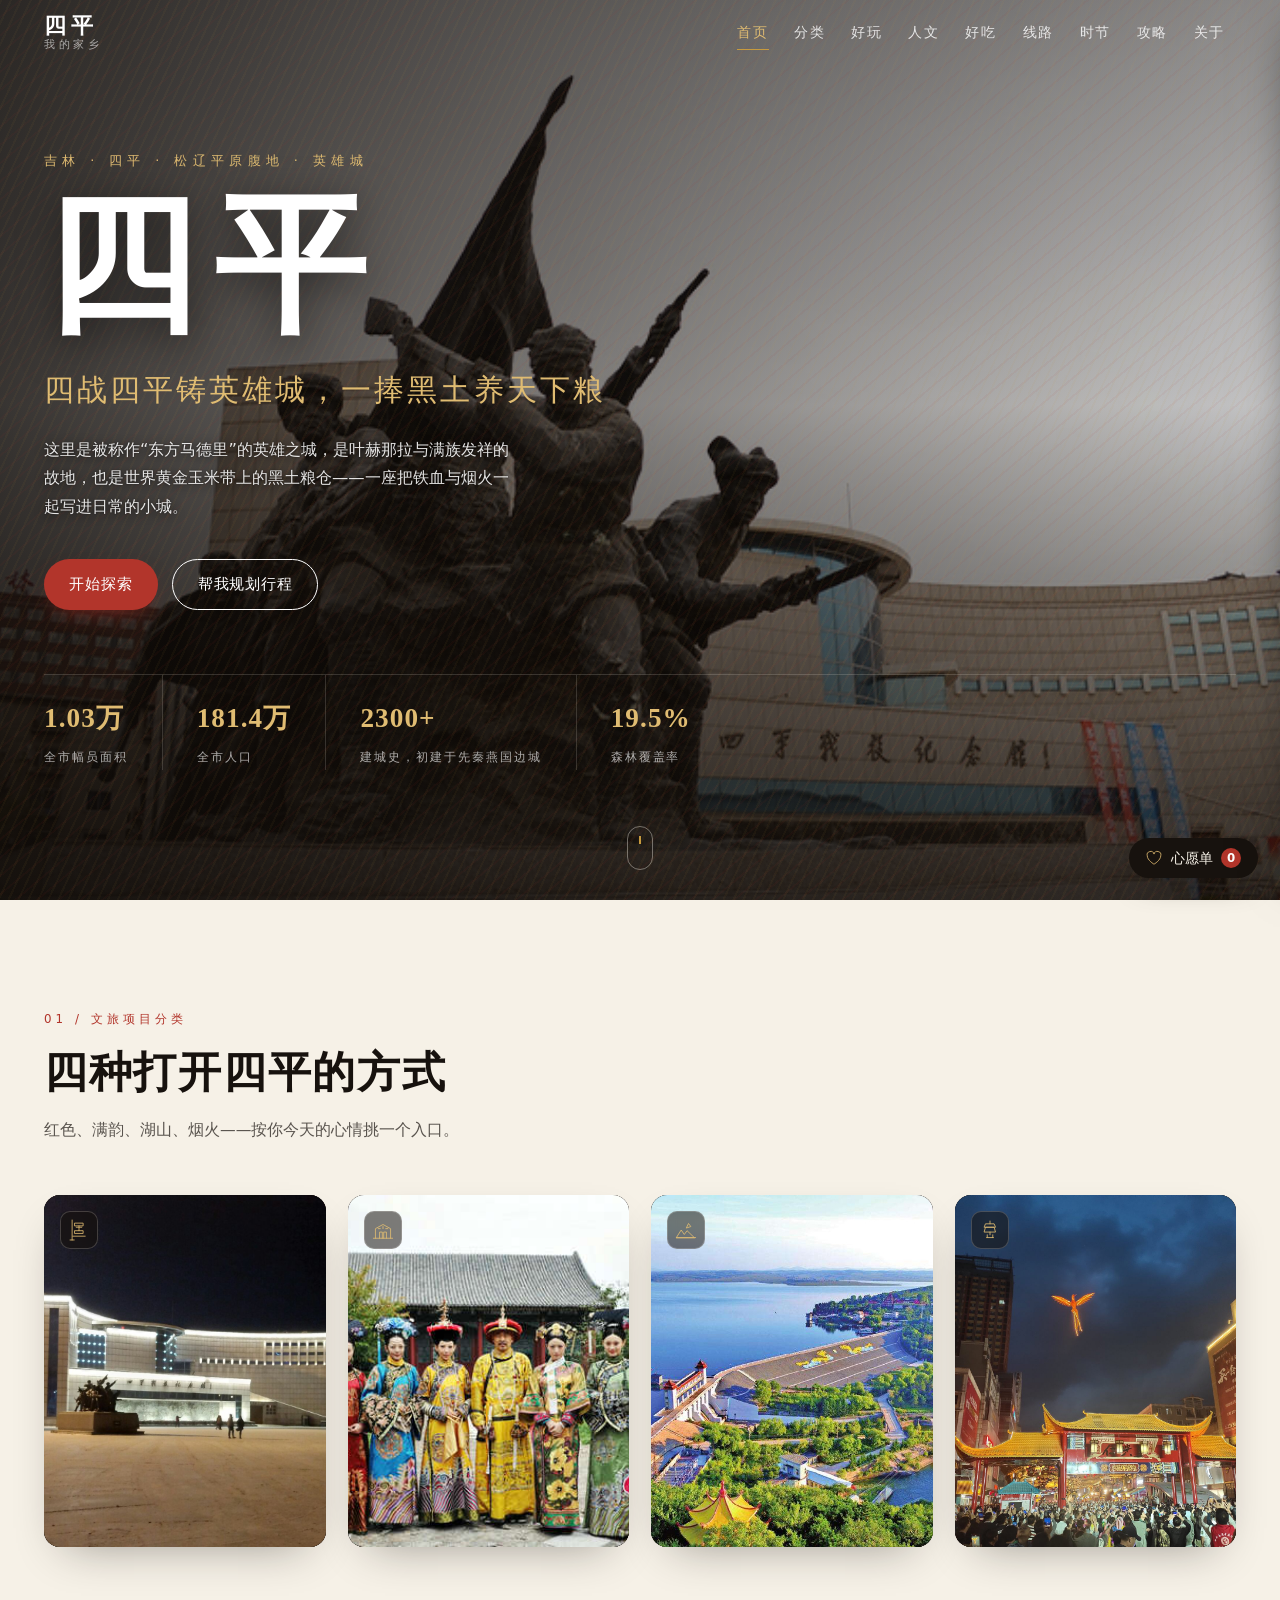
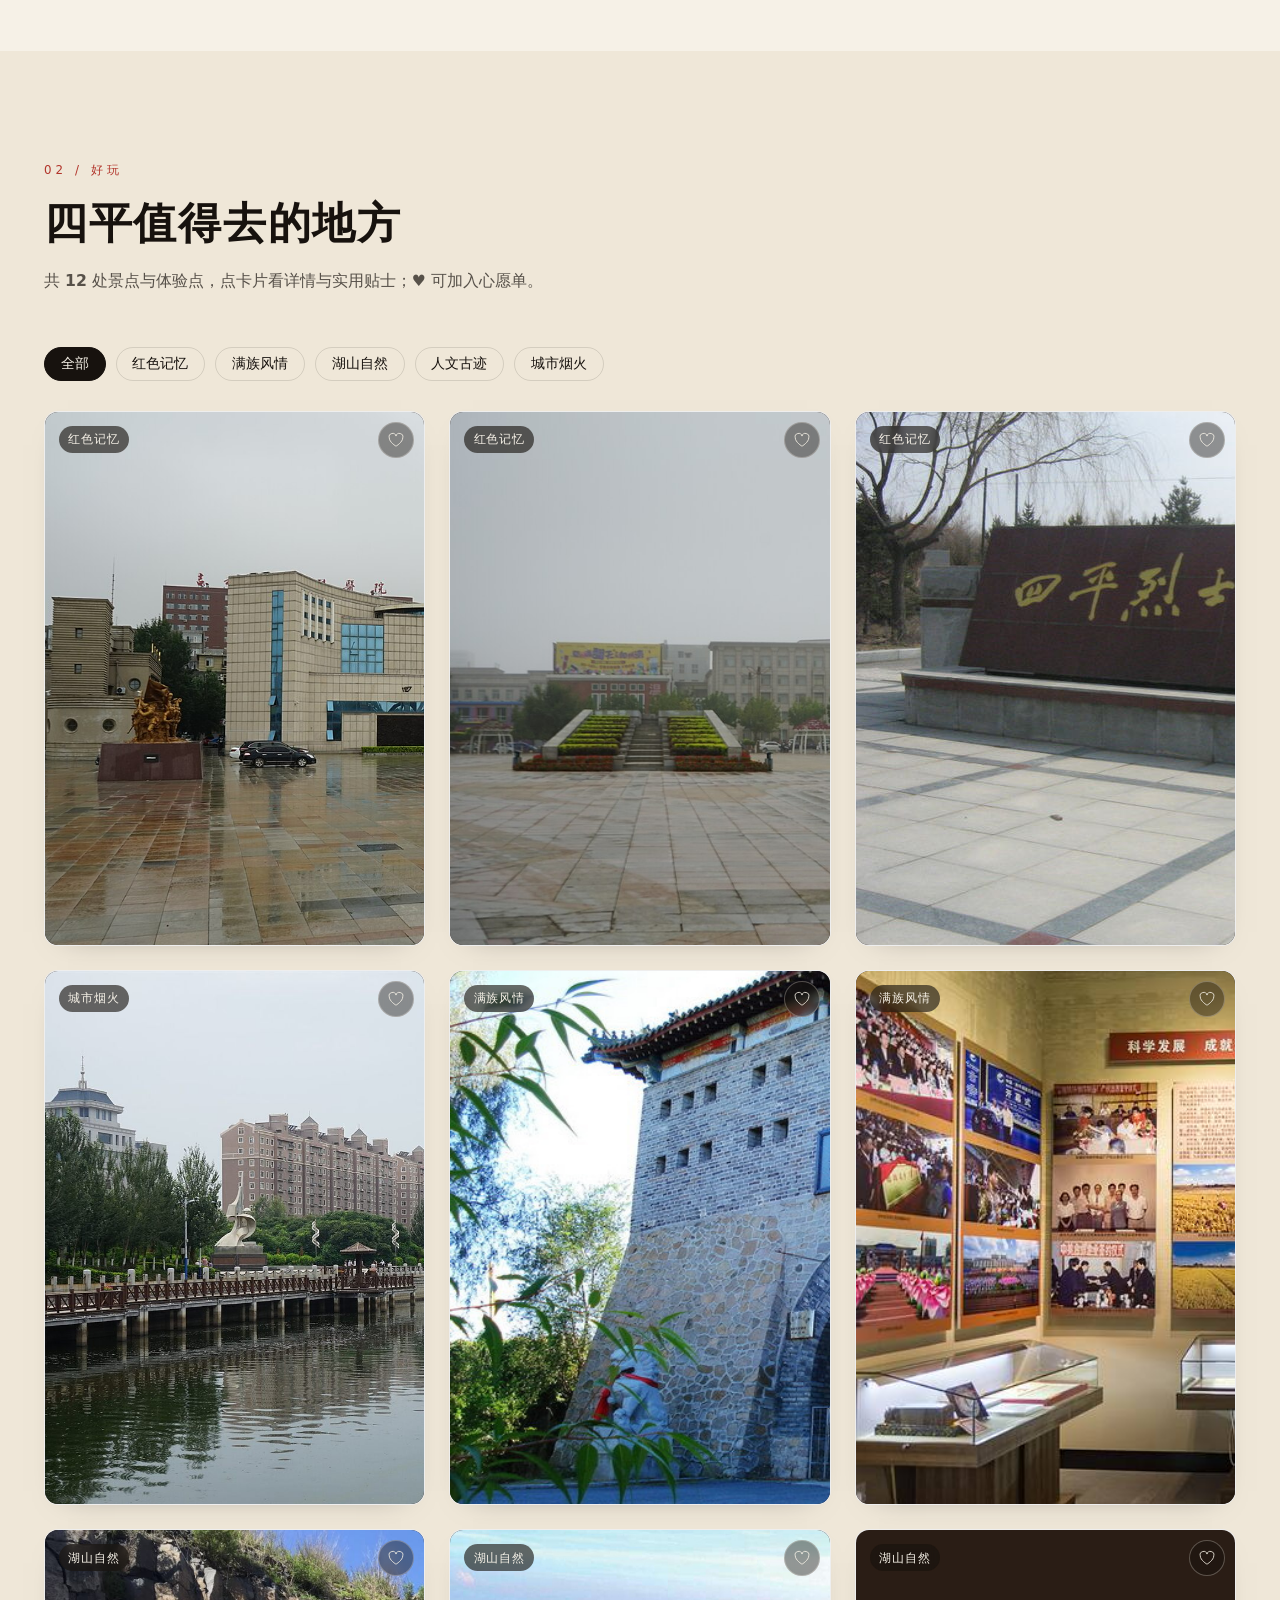
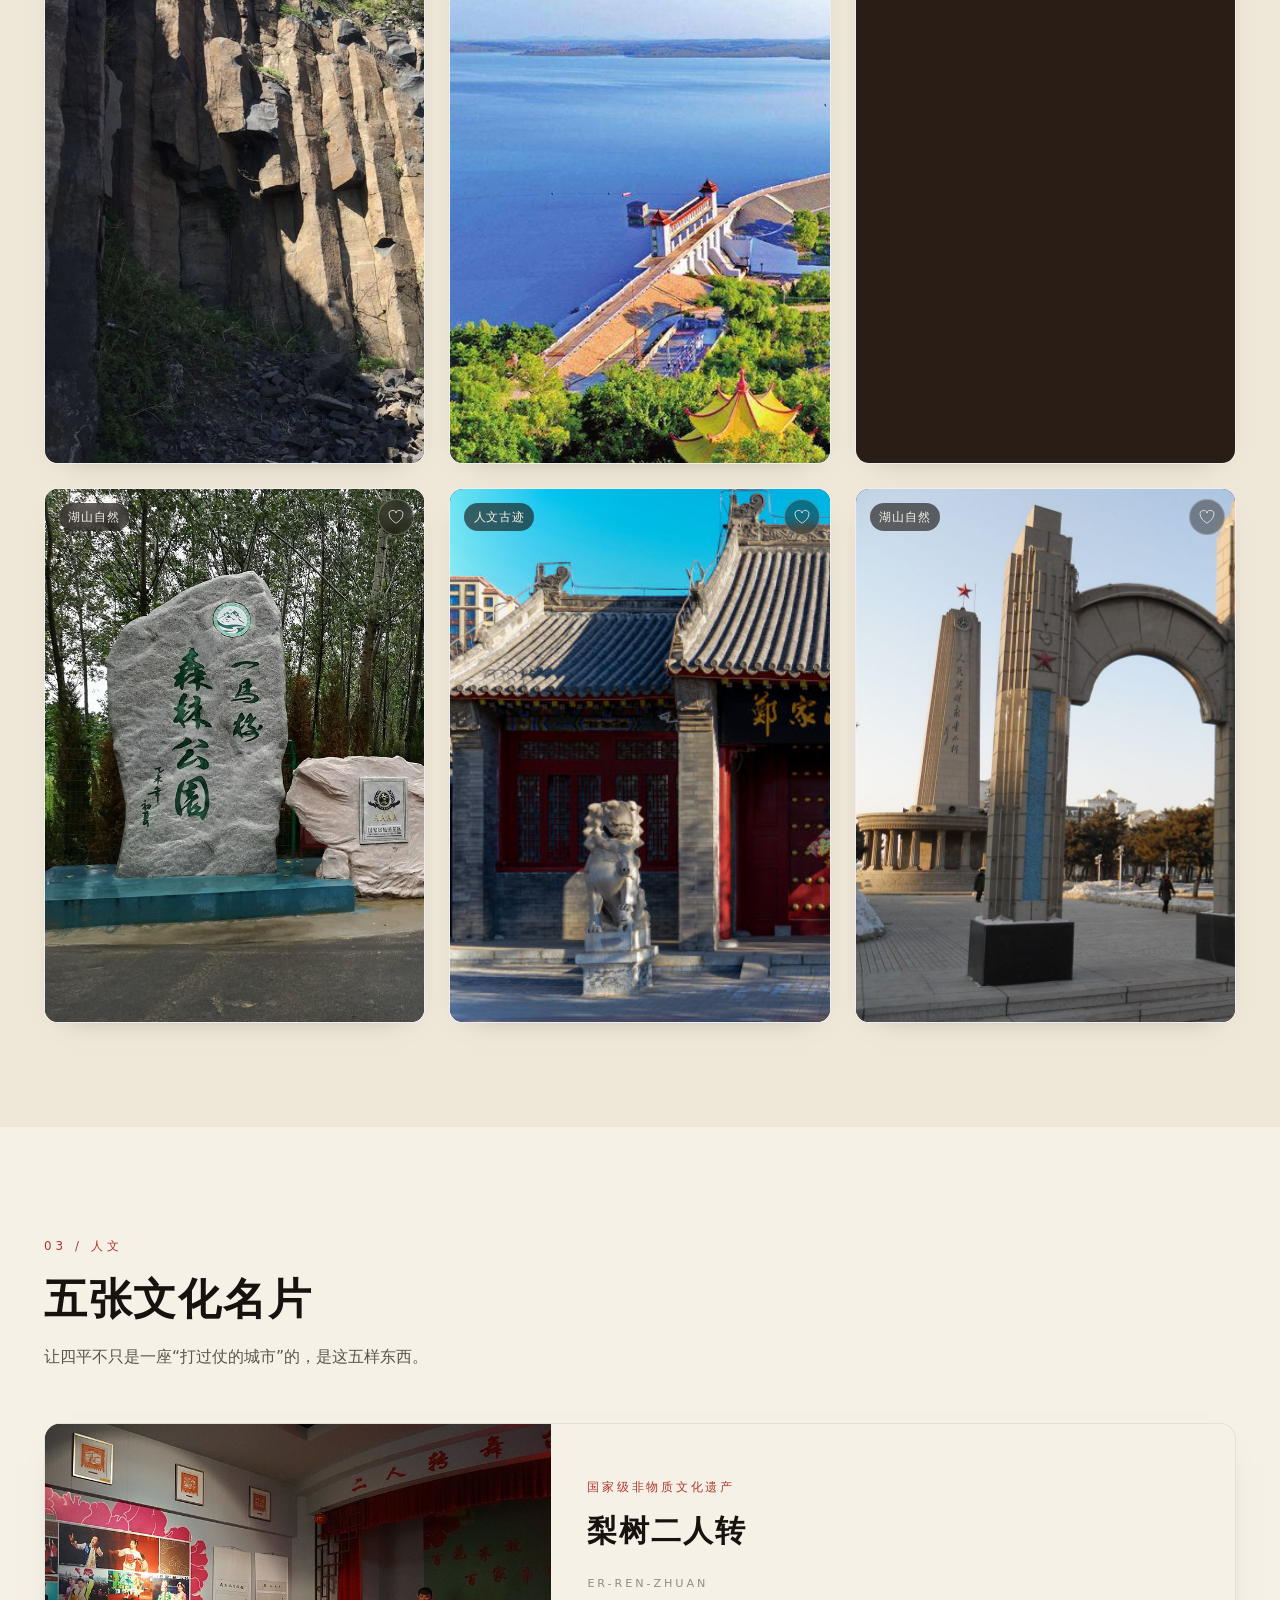
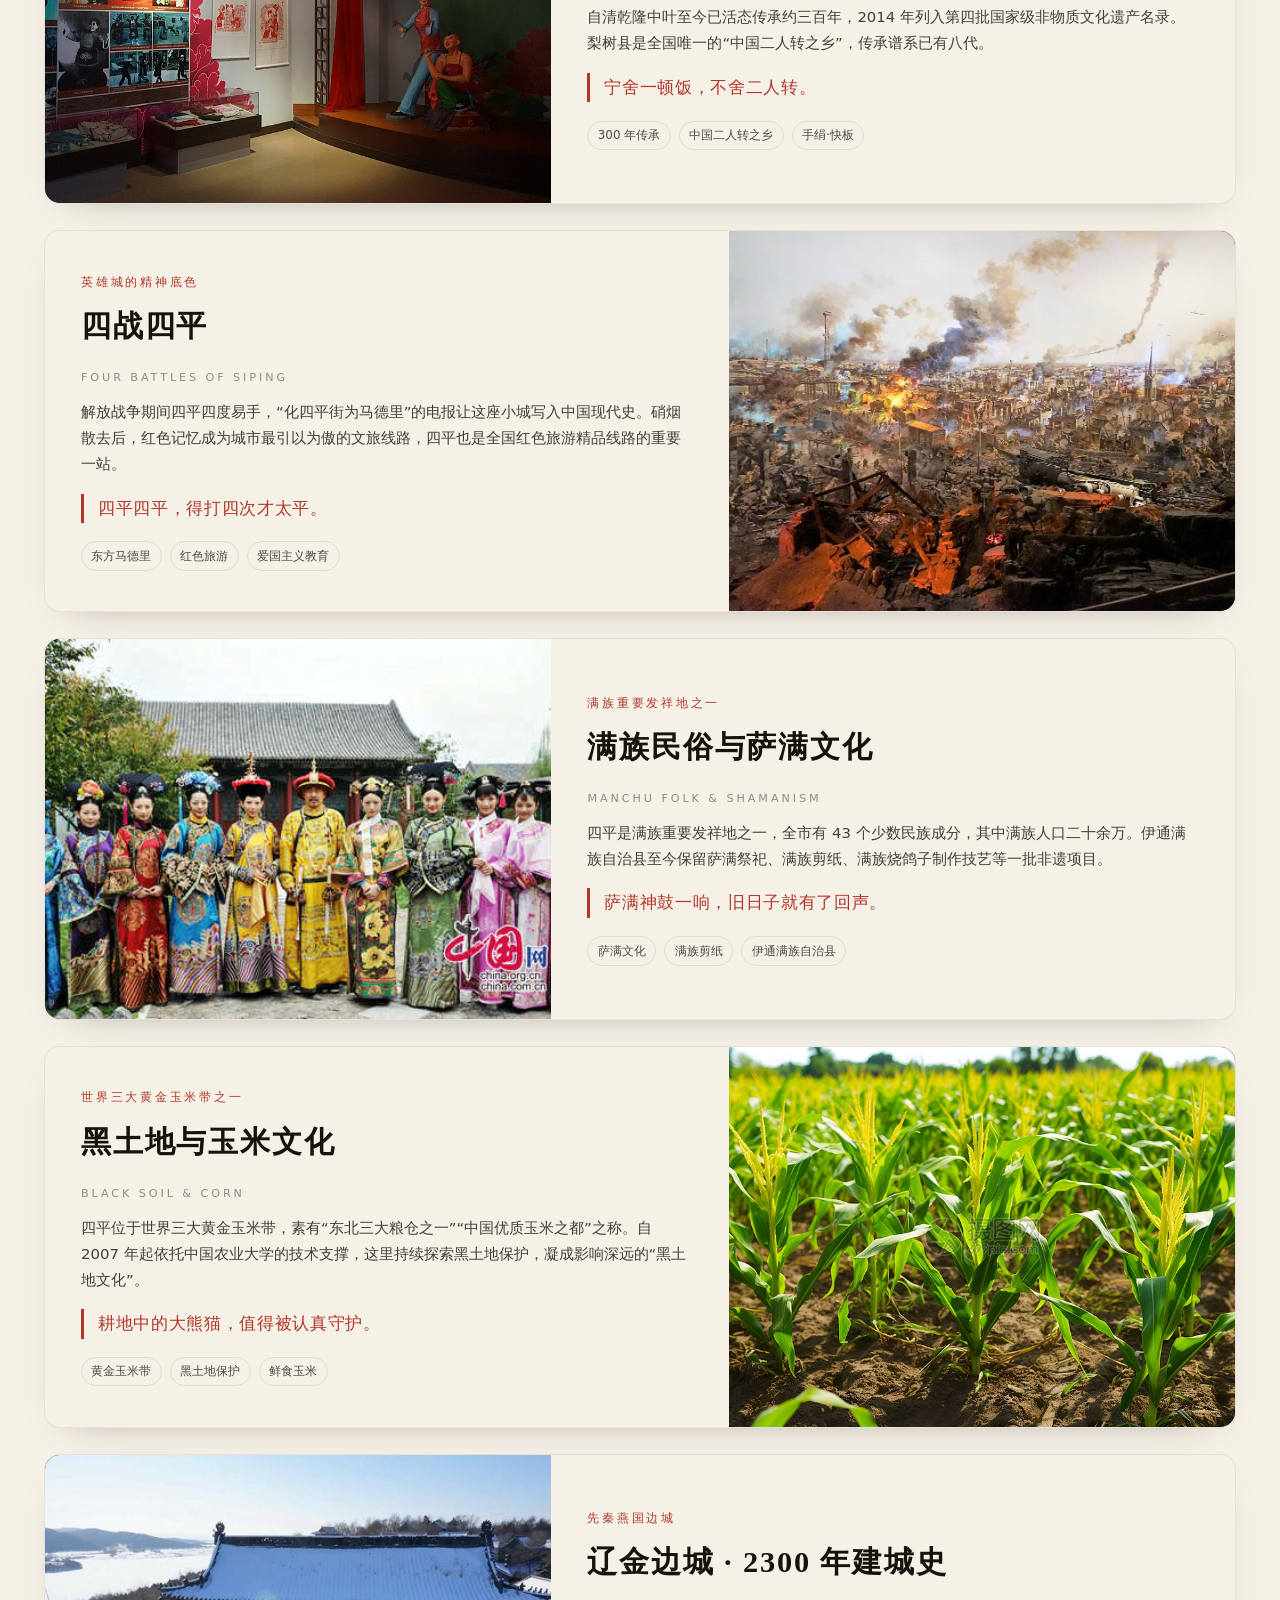
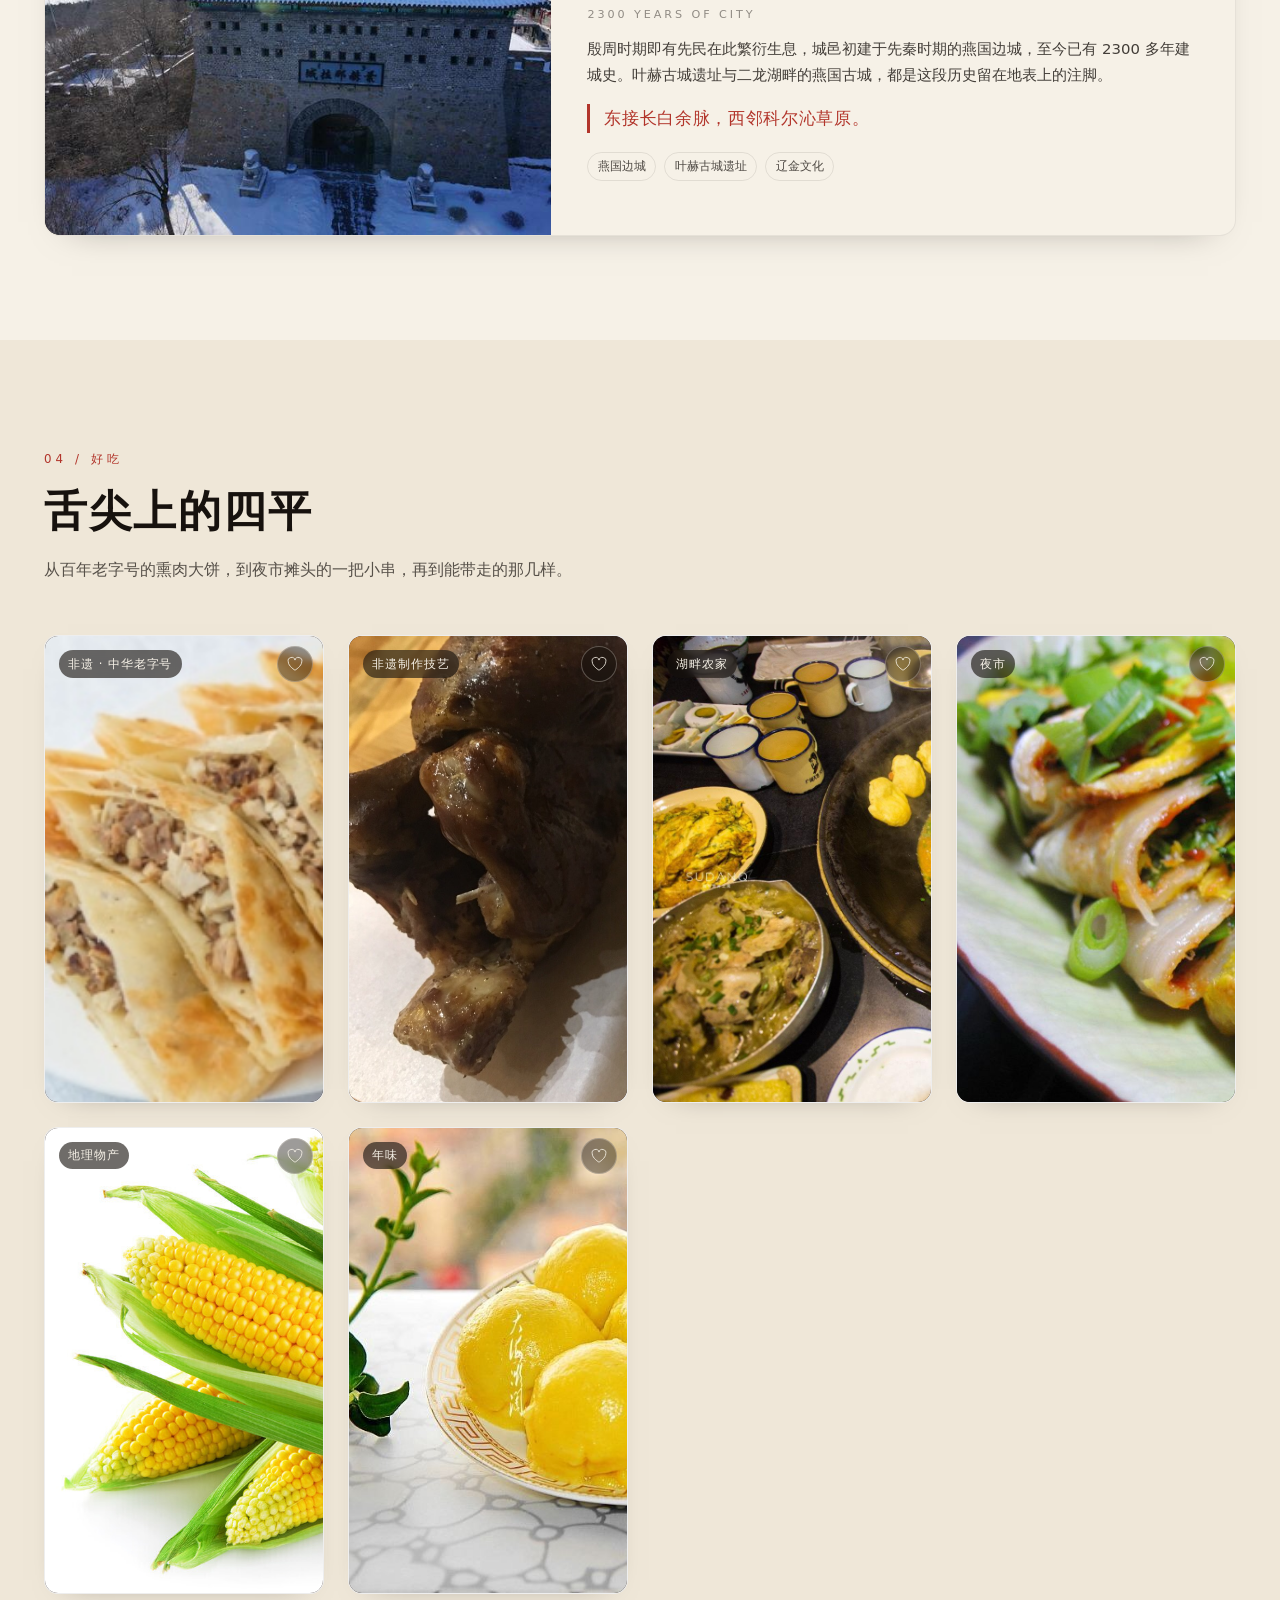
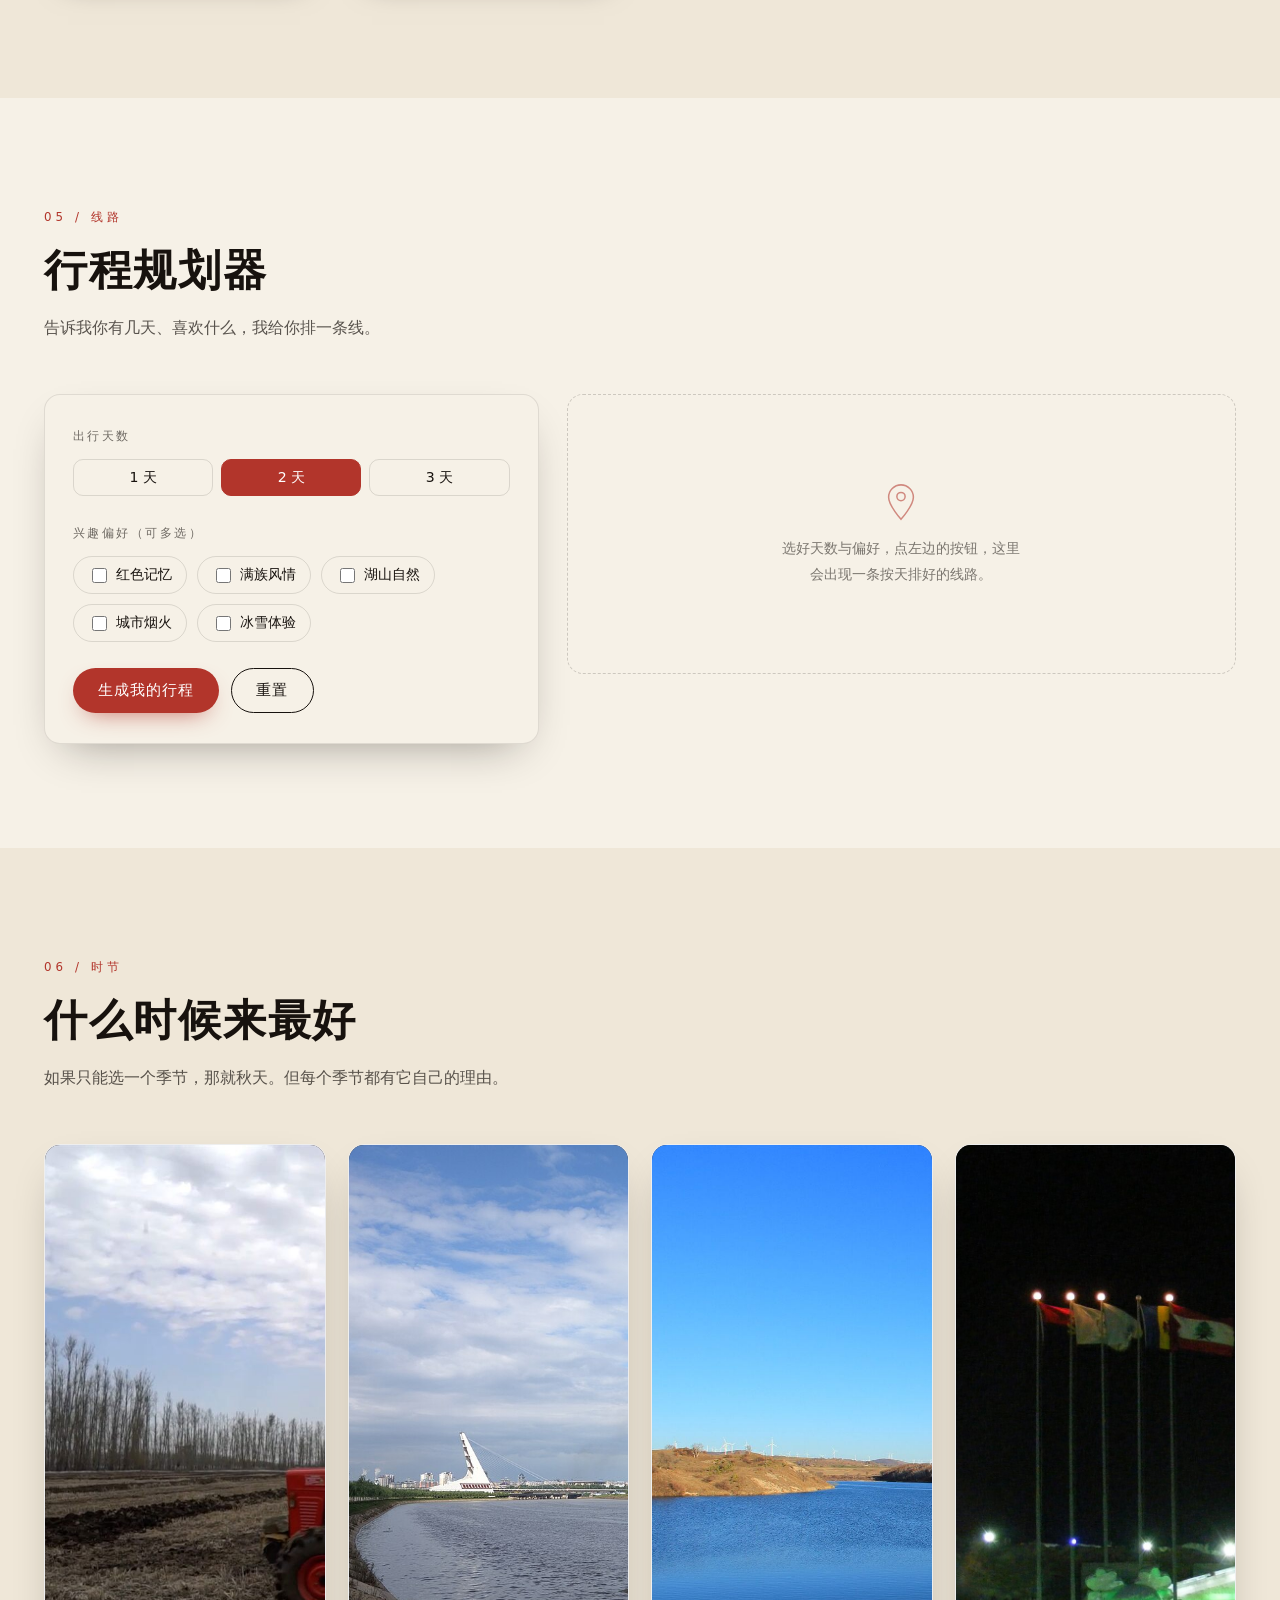
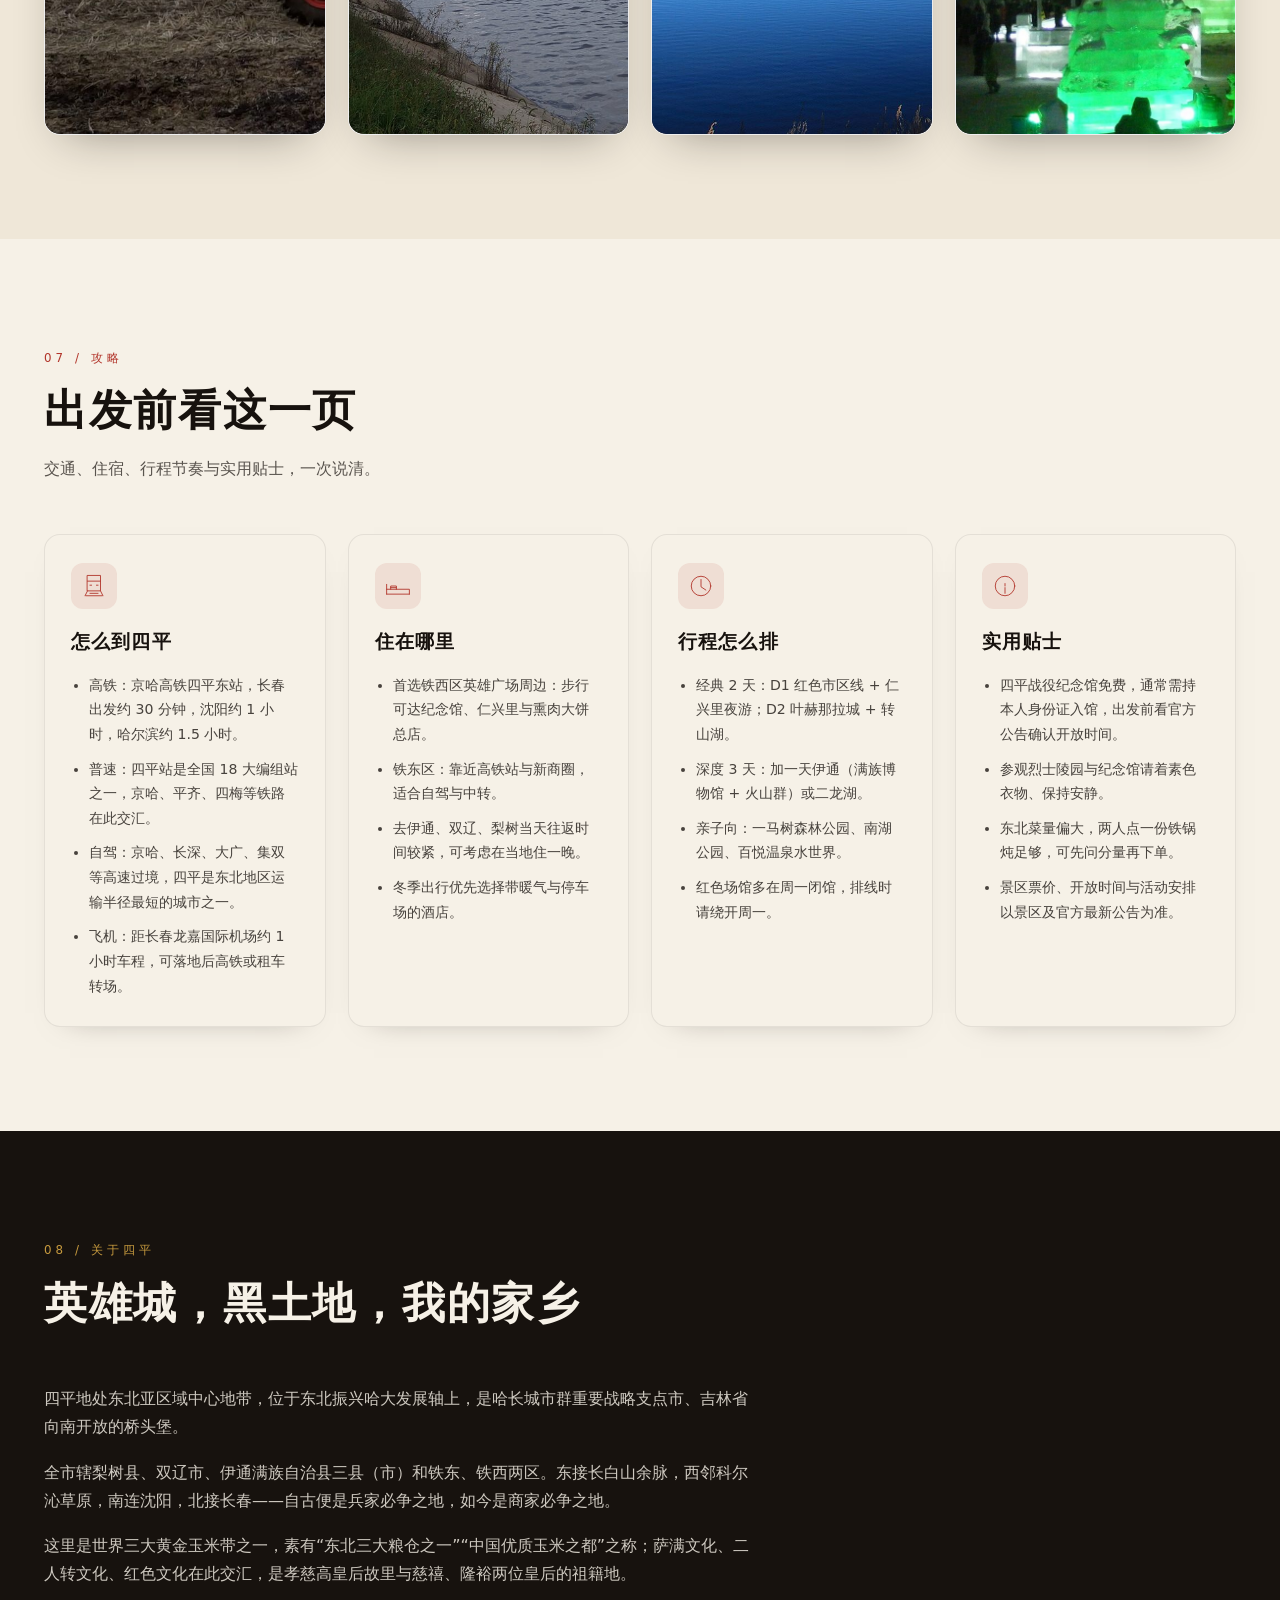
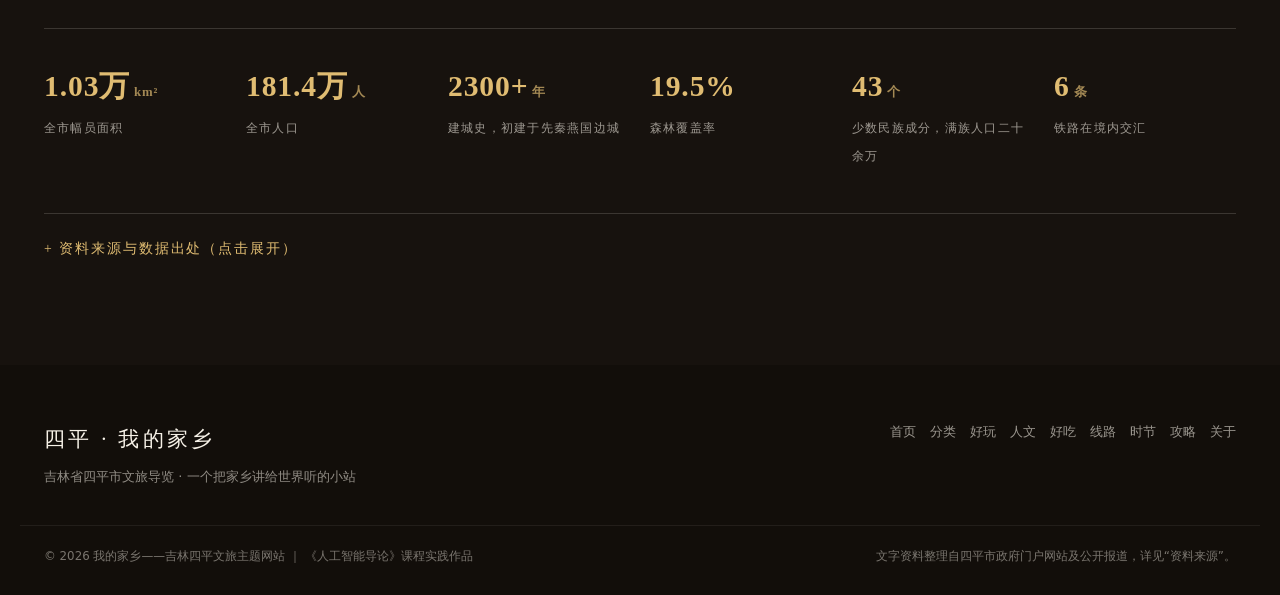
==== index.html @ a0f60892 "吉林四平文旅主题网站：静态站点 + 32 张配图" ====
<!DOCTYPE html>
<html lang="zh-CN">
<head>
<meta charset="UTF-8">
<meta name="viewport" content="width=device-width, initial-scale=1">
<title>四平 · 我的家乡 | 吉林四平文旅导览</title>
<meta name="description" content="吉林四平文旅主题网站：英雄城的红色记忆、叶赫那拉的满族根脉、二龙湖与伊通火山群的湖山风光，以及熏肉大饼与烧鸽子的烟火味道。">
<link rel="icon" href="data:image/svg+xml,%3Csvg xmlns='http://www.w3.org/2000/svg' viewBox='0 0 64 64'%3E%3Crect width='64' height='64' rx='12' fill='%23B2352B'/%3E%3Ctext x='32' y='43' font-size='34' text-anchor='middle' fill='%23F6F1E7' font-family='serif'%3E四%3C/text%3E%3C/svg%3E">
<link rel="stylesheet" href="css/style.css">
</head>
<body>

<!-- ============ 图标精灵 ============ -->
<svg class="sprite" aria-hidden="true">
  <defs>
    <g id="i-memorial"><path d="M12 3v58M6 61h12M20 12h24v8H20zM32 20v14M24 24h16M20 34h24v8H20zM14 50h36"/></g>
    <g id="i-city"><path d="M4 56h56M10 56V28l22-12 22 12v28M22 56V38h8v18M34 56V38h8v18M18 28h6M40 28h6M32 22v6"/></g>
    <g id="i-mountain"><path d="M4 54l14-22 9 13 8-11 21 20zM4 54h56M40 14l6 8-12 4z"/></g>
    <g id="i-lantern"><path d="M32 6v8M20 14h24l4 10H16zM20 24h24l4 14H16zM32 38v8M22 54h20M24 46v8M40 46v8"/></g>
    <g id="i-hall"><path d="M4 30l28-16 28 16M12 30v26M52 30v26M4 30h56M4 56h56M24 56V38h16v18"/></g>
    <g id="i-train"><path d="M16 6h32v38H16zM16 20h32M22 30h4M38 30h4M16 44l-6 12M48 44l6 12M12 56h40M22 50h20"/></g>
    <g id="i-bed"><path d="M4 52V28M4 40h56v12M4 52h56M14 40V32h14v8M14 36h14"/></g>
    <g id="i-clock"><circle cx="32" cy="32" r="24"/><path d="M32 16v18l12 8"/></g>
    <g id="i-info"><circle cx="32" cy="32" r="24"/><path d="M32 26v6M32 36v14"/></g>
    <g id="i-heart"><path d="M32 54S8 40 8 24a12 12 0 0124-6 12 12 0 0124 6c0 16-24 30-24 30z"/></g>
    <g id="i-arrow"><path d="M6 32h52M40 14l18 18-18 18"/></g>
    <g id="i-pin"><path d="M32 60s18-20 18-32a18 18 0 10-36 0c0 12 18 32 18 32z"/><circle cx="32" cy="27" r="6"/></g>
  </defs>
</svg>

<div class="progress"><i id="progressBar"></i></div>

<!-- ============ 导航 ============ -->
<header class="nav" id="nav">
  <div class="nav__inner">
    <a class="brand" href="#home">
      <span class="brand__mark">四平</span>
      <span class="brand__sub">我的家乡</span>
    </a>
    <nav class="nav__links" id="navLinks"></nav>
    <button class="nav__toggle" id="navToggle" aria-label="打开菜单"><span></span><span></span><span></span></button>
  </div>
</header>

<main>

  <!-- ============ 首页 ============ -->
  <section class="hero" id="home">
    <div class="hero__bg" role="img" aria-label="四平城市风光">
      <div class="hero__veil"></div>
    </div>
    <div class="hero__inner">
      <p class="hero__place" id="heroPlace"></p>
      <h1 class="hero__title">四平</h1>
      <p class="hero__slogan" id="heroSlogan"></p>
      <p class="hero__lead" id="heroLead"></p>
      <div class="hero__cta">
        <a class="btn btn--solid" href="#spots">开始探索</a>
        <a class="btn btn--ghost" href="#route">帮我规划行程</a>
      </div>
      <ul class="hero__stats" id="heroStats"></ul>
    </div>
    <a class="hero__down" href="#cats" aria-label="向下滚动"><span></span></a>
  </section>

  <!-- ============ 01 分类 ============ -->
  <section class="sec" id="cats">
    <div class="wrap">
      <header class="sec__head reveal">
        <span class="sec__no">01 / 文旅项目分类</span>
        <h2 class="sec__title">四种打开四平的方式</h2>
        <p class="sec__desc">红色、满韵、湖山、烟火——按你今天的心情挑一个入口。</p>
      </header>
      <div class="cats" id="catsGrid"></div>
    </div>
  </section>

  <!-- ============ 02 好玩 ============ -->
  <section class="sec sec--paper" id="spots">
    <div class="wrap">
      <header class="sec__head reveal">
        <span class="sec__no">02 / 好玩</span>
        <h2 class="sec__title">四平值得去的地方</h2>
        <p class="sec__desc">共 <b id="spotTotal">0</b> 处景点与体验点，点卡片看详情与实用贴士；♥ 可加入心愿单。</p>
      </header>
      <div class="chips" id="spotChips"></div>
      <div class="cards" id="spotsGrid"></div>
      <p class="empty" id="spotsEmpty" hidden>这个分类下暂时没有条目，换个标签看看。</p>
    </div>
  </section>

  <!-- ============ 03 人文 ============ -->
  <section class="sec" id="culture">
    <div class="wrap">
      <header class="sec__head reveal">
        <span class="sec__no">03 / 人文</span>
        <h2 class="sec__title">五张文化名片</h2>
        <p class="sec__desc">让四平不只是一座“打过仗的城市”的，是这五样东西。</p>
      </header>
      <div class="culture" id="cultureList"></div>
    </div>
  </section>

  <!-- ============ 04 好吃 ============ -->
  <section class="sec sec--paper" id="food">
    <div class="wrap">
      <header class="sec__head reveal">
        <span class="sec__no">04 / 好吃</span>
        <h2 class="sec__title">舌尖上的四平</h2>
        <p class="sec__desc">从百年老字号的熏肉大饼，到夜市摊头的一把小串，再到能带走的那几样。</p>
      </header>
      <div class="cards cards--food" id="foodGrid"></div>
    </div>
  </section>

  <!-- ============ 05 线路 ============ -->
  <section class="sec" id="route">
    <div class="wrap">
      <header class="sec__head reveal">
        <span class="sec__no">05 / 线路</span>
        <h2 class="sec__title">行程规划器</h2>
        <p class="sec__desc">告诉我你有几天、喜欢什么，我给你排一条线。</p>
      </header>
      <div class="planner reveal">
        <div class="planner__form">
          <div class="field">
            <label class="field__label">出行天数</label>
            <div class="seg" id="daySeg"></div>
          </div>
          <div class="field">
            <label class="field__label">兴趣偏好（可多选）</label>
            <div class="checks" id="interestChecks"></div>
          </div>
          <div class="planner__actions">
            <button class="btn btn--solid" id="genRoute">生成我的行程</button>
            <button class="btn btn--ghost" id="resetRoute">重置</button>
          </div>
        </div>
        <div class="planner__out" id="routeOut">
          <div class="planner__hint">
            <svg viewBox="0 0 64 64" class="planner__icon"><use href="#i-pin"></use></svg>
            <p>选好天数与偏好，点左边的按钮，这里会出现一条按天排好的线路。</p>
          </div>
        </div>
      </div>
    </div>
  </section>

  <!-- ============ 06 时节 ============ -->
  <section class="sec sec--paper" id="season">
    <div class="wrap">
      <header class="sec__head reveal">
        <span class="sec__no">06 / 时节</span>
        <h2 class="sec__title">什么时候来最好</h2>
        <p class="sec__desc">如果只能选一个季节，那就秋天。但每个季节都有它自己的理由。</p>
      </header>
      <div class="seasons" id="seasonList"></div>
    </div>
  </section>

  <!-- ============ 07 攻略 ============ -->
  <section class="sec" id="tips">
    <div class="wrap">
      <header class="sec__head reveal">
        <span class="sec__no">07 / 攻略</span>
        <h2 class="sec__title">出发前看这一页</h2>
        <p class="sec__desc">交通、住宿、行程节奏与实用贴士，一次说清。</p>
      </header>
      <div class="tips" id="tipsGrid"></div>
    </div>
  </section>

  <!-- ============ 08 关于 ============ -->
  <section class="sec sec--about" id="about">
    <div class="wrap">
      <header class="sec__head reveal">
        <span class="sec__no">08 / 关于四平</span>
        <h2 class="sec__title">英雄城，黑土地，我的家乡</h2>
      </header>
      <div class="about">
        <div class="about__text reveal">
          <div id="aboutText"></div>
          <ul class="stats" id="aboutStats"></ul>
        </div>
      </div>
      <details class="sources reveal">
        <summary>资料来源与数据出处（点击展开）</summary>
        <ul id="sourceList"></ul>
        <p class="sources__note">
          票价、开放时间与活动安排以景区及官方最新公告为准。配图采集自 Wikimedia Commons 等公开图源，
          部分场景在无对应实拍时使用同类题材示意图，逐张来源与许可记录见 <code>assets/img/_sources.txt</code>。
          本站为《人工智能导论》课程实践作品，不作商业用途。
        </p>
      </details>
    </div>
  </section>

</main>

<!-- ============ 页脚 ============ -->
<footer class="foot">
  <div class="wrap foot__inner">
    <div>
      <p class="foot__brand">四平 · 我的家乡</p>
      <p class="foot__sub">吉林省四平市文旅导览 · 一个把家乡讲给世界听的小站</p>
    </div>
    <nav class="foot__nav" id="footNav"></nav>
  </div>
  <div class="wrap foot__copy">
    <span>© 2026 我的家乡——吉林四平文旅主题网站 ｜ 《人工智能导论》课程实践作品</span>
    <span>文字资料整理自四平市政府门户网站及公开报道，详见“资料来源”。</span>
  </div>
</footer>

<!-- ============ 心愿单 ============ -->
<button class="wl-fab" id="wlFab">
  <svg viewBox="0 0 64 64" class="wl-fab__icon"><use href="#i-heart"></use></svg>
  <span>心愿单</span><b id="wlCount">0</b>
</button>
<aside class="wl" id="wlPanel" aria-label="我的心愿单">
  <div class="wl__head">
    <h3>我的心愿单 <span id="wlCount2">0</span></h3>
    <button class="wl__close" id="wlClose" aria-label="关闭">×</button>
  </div>
  <ul class="wl__list" id="wlList"></ul>
  <p class="wl__empty" id="wlEmpty">还没有收藏。在景点或美食卡片上点 ♥，它们会出现在这里。</p>
  <div class="wl__foot"><button class="btn btn--ghost btn--sm" id="wlClear">清空</button></div>
</aside>
<div class="wl__mask" id="wlMask"></div>

<!-- ============ 详情弹窗 ============ -->
<div class="modal" id="modal" hidden>
  <div class="modal__mask" data-close></div>
  <div class="modal__panel" role="dialog" aria-modal="true">
    <button class="modal__close" data-close aria-label="关闭">×</button>
    <div class="modal__body" id="modalBody"></div>
  </div>
</div>

<!-- ============ 图片灯箱 ============ -->
<div class="lightbox" id="lightbox" hidden>
  <button class="lightbox__close" id="lbClose" aria-label="关闭">×</button>
  <figure class="lightbox__fig">
    <img id="lbImg" src="" alt="">
    <figcaption id="lbCap"></figcaption>
  </figure>
</div>

<script src="js/data.js"></script>
<script src="js/main.js"></script>
</body>
</html>
---- css/style.css ----
/* =========================================================
   四平 · 我的家乡 —— 样式表
   配色：黑土墨 / 英雄红 / 满韵金 / 米白宣纸
   ========================================================= */

:root{
  --ink:#17120E;
  --ink-2:#241B14;
  --soil:#3A2A1E;
  --red:#B2352B;
  --red-l:#D2543E;
  --gold:#C79A3E;
  --gold-l:#E0BC72;
  --pine:#3E6B54;
  --ice:#CFE0EC;
  --paper:#F6F1E7;
  --paper-2:#EFE7D8;
  --line:rgba(23,18,14,.12);
  --line-d:rgba(246,241,231,.16);
  --shadow:0 18px 44px -22px rgba(23,18,14,.45);
  --serif:"Songti SC","STSong","Noto Serif SC","Source Han Serif SC","SimSun",serif;
  --sans:"PingFang SC","HarmonyOS Sans SC","Microsoft YaHei","Hiragino Sans GB",system-ui,sans-serif;
  --nav-h:66px;
}

*,*::before,*::after{box-sizing:border-box}
html{scroll-behavior:smooth}
body{
  margin:0;
  font-family:var(--sans);
  color:var(--ink);
  background:var(--paper);
  line-height:1.75;
  -webkit-font-smoothing:antialiased;
}
img{display:block;max-width:100%}
a{color:inherit;text-decoration:none}
b{font-weight:600}
.sprite{position:absolute;width:0;height:0;overflow:hidden}

/* ---------- 通用按钮 ---------- */
.btn{
  display:inline-flex;align-items:center;gap:.5em;
  padding:.72em 1.6em;border-radius:999px;
  font-size:.95rem;letter-spacing:.06em;cursor:pointer;
  border:1px solid transparent;transition:.25s ease;font-family:var(--sans);
}
.btn--solid{background:var(--red);color:#fff;box-shadow:0 10px 24px -12px rgba(178,53,43,.8)}
.btn--solid:hover{background:var(--red-l);transform:translateY(-2px)}
.btn--ghost{border-color:currentColor;color:inherit;background:transparent}
.btn--ghost:hover{background:rgba(255,255,255,.1)}
.btn--sm{padding:.45em 1.1em;font-size:.85rem}

/* ---------- 阅读进度条 ---------- */
.progress{position:fixed;top:0;left:0;right:0;height:3px;z-index:120;background:transparent}
.progress i{display:block;height:100%;width:0;background:linear-gradient(90deg,var(--red),var(--gold));transition:width .1s linear}

/* ---------- 导航 ---------- */
.nav{
  position:fixed;top:0;left:0;right:0;z-index:110;
  height:var(--nav-h);
  transition:background .3s,box-shadow .3s,color .3s;
  color:#fff;
}
.nav.is-stuck{background:rgba(23,18,14,.94);backdrop-filter:blur(10px);color:var(--paper);box-shadow:0 1px 0 rgba(246,241,231,.1)}
.nav__inner{
  max-width:1240px;margin:0 auto;height:100%;padding:0 24px;
  display:flex;align-items:center;gap:24px;
}
.brand{display:flex;flex-direction:column;line-height:1.1;margin-right:auto}
.brand__mark{font-family:var(--serif);font-size:1.35rem;letter-spacing:.22em;font-weight:600}
.brand__sub{font-size:.68rem;letter-spacing:.34em;opacity:.6}
.nav__links{display:flex;gap:4px}
.nav__links a{
  position:relative;padding:.45em .75em;font-size:.9rem;letter-spacing:.12em;border-radius:6px;
  transition:.2s;opacity:.82;
}
.nav__links a:hover{opacity:1;background:rgba(255,255,255,.08)}
.nav__links a.is-active{opacity:1;color:var(--gold-l)}
.nav__links a.is-active::after{
  content:"";position:absolute;left:.75em;right:.75em;bottom:.15em;height:1px;background:var(--gold);
}
.nav__toggle{display:none;background:none;border:0;cursor:pointer;padding:8px}
.nav__toggle span{display:block;width:22px;height:2px;background:currentColor;margin:4px 0;transition:.25s}

/* ---------- 首屏 ---------- */
.hero{
  position:relative;min-height:100svh;display:flex;align-items:center;
  overflow:hidden;color:#fff;isolation:isolate;
}
.hero__bg{
  position:absolute;top:0;left:0;right:0;bottom:0;z-index:-1;
  background-image:url("../assets/img/hero.jpg"),
    radial-gradient(120% 90% at 20% 15%,#5A3A26 0%,#2A1D15 55%,#14100C 100%);
  background-size:cover,cover;
  background-position:center,center;
  background-repeat:no-repeat;
}
.hero__bg::after{
  content:"";position:absolute;inset:0;opacity:.5;
  background:
    repeating-linear-gradient(115deg,rgba(199,154,62,.10) 0 2px,transparent 2px 9px),
    repeating-linear-gradient(-40deg,rgba(178,53,43,.10) 0 2px,transparent 2px 14px);
}
.hero__bg img{width:100%;height:100%;object-fit:cover;position:absolute;inset:0}
.hero__bg img.is-missing{display:none}
.hero__veil{
  position:absolute;inset:0;
  background:
    linear-gradient(90deg,rgba(15,11,8,.8) 0%,rgba(15,11,8,.5) 42%,rgba(15,11,8,.12) 100%),
    linear-gradient(180deg,rgba(15,11,8,.4) 0%,rgba(15,11,8,.1) 45%,rgba(15,11,8,.78) 100%);
}
.hero__inner{
  position:relative;max-width:1240px;margin:0 auto;padding:140px 24px 120px;width:100%;
}
.hero__place{font-size:.8rem;letter-spacing:.42em;margin:0 0 22px;color:var(--gold-l)}
.hero__title{
  font-family:var(--serif);font-weight:600;
  font-size:clamp(4.2rem,13vw,9.5rem);line-height:.95;margin:0;
  letter-spacing:.12em;text-shadow:0 10px 40px rgba(0,0,0,.5);
}
.hero__slogan{
  font-family:var(--serif);font-size:clamp(1.15rem,2.6vw,1.9rem);
  margin:26px 0 0;letter-spacing:.1em;color:var(--gold-l);
}
.hero__lead{max-width:46ch;margin:18px 0 0;font-size:1.02rem;opacity:.88;
  text-shadow:0 2px 12px rgba(10,7,5,.75),0 0 2px rgba(10,7,5,.6)}
.hero__cta{display:flex;gap:14px;margin-top:38px;flex-wrap:wrap}
.hero__stats{
  list-style:none;display:flex;flex-wrap:wrap;gap:0;margin:64px 0 0;padding:0;
  border-top:1px solid var(--line-d);
}
.hero__stats li{
  padding:20px 34px 0 0;margin-right:34px;border-right:1px solid var(--line-d);
}
.hero__stats li:last-child{border-right:0}
.hero__stats b{display:block;font-family:var(--serif);font-size:1.7rem;letter-spacing:.04em;color:var(--gold-l)}
.hero__stats span{font-size:.76rem;letter-spacing:.16em;opacity:.65}
.hero__down{
  position:absolute;bottom:30px;left:50%;transform:translateX(-50%);
  width:26px;height:44px;border:1px solid rgba(246,241,231,.4);border-radius:14px;
}
.hero__down span{
  position:absolute;left:50%;top:9px;width:2px;height:8px;background:var(--gold);
  transform:translateX(-50%);animation:drop 1.8s infinite ease-in-out;
}
@keyframes drop{0%{opacity:0;transform:translate(-50%,0)}30%{opacity:1}100%{opacity:0;transform:translate(-50%,18px)}}

/* ---------- 区块骨架 ---------- */
.wrap{max-width:1240px;margin:0 auto;padding:0 24px}
.sec{padding:104px 0;scroll-margin-top:var(--nav-h)}
.sec--paper{background:var(--paper-2)}
.sec--about{background:var(--ink);color:var(--paper)}
.sec__head{max-width:62ch;margin-bottom:52px}
.sec__no{
  display:inline-block;font-size:.74rem;letter-spacing:.34em;color:var(--red);
  margin-bottom:14px;
}
.sec--about .sec__no{color:var(--gold)}
.sec__title{
  font-family:var(--serif);font-weight:600;letter-spacing:.04em;
  font-size:clamp(1.7rem,3.6vw,2.7rem);margin:0 0 14px;line-height:1.35;
}
.sec__desc{margin:0;opacity:.7;font-size:.98rem}

/* ---------- 图片占位系统 ---------- */
.ph{
  position:relative;margin:0;overflow:hidden;background:#2A1D15;
  display:block;height:100%;
}
.is-clickable{cursor:zoom-in}
.is-clickable:focus-visible{outline:2px solid var(--gold);outline-offset:2px}
.ph img{position:relative;z-index:1;width:100%;height:100%;object-fit:cover;transition:transform .6s cubic-bezier(.2,.7,.3,1)}
.ph img.is-missing{display:none}
.ph.has-img::before{display:none}
.ph::before{
  content:"";position:absolute;inset:0;z-index:0;
  background:
    radial-gradient(90% 70% at 30% 20%,rgba(199,154,62,.28),transparent 60%),
    linear-gradient(160deg,#3A2A1E,#17120E 70%);
}
.ph::after{
  content:attr(data-ph);position:absolute;inset:0;z-index:0;
  display:flex;align-items:center;justify-content:center;
  font-family:var(--serif);font-size:clamp(1.4rem,4vw,2.4rem);
  letter-spacing:.14em;color:rgba(246,241,231,.22);
}
.ph[data-cat="red"]::before{background:radial-gradient(90% 70% at 30% 20%,rgba(210,84,62,.35),transparent 60%),linear-gradient(160deg,#4A211C,#17120E 70%)}
.ph[data-cat="man"]::before{background:radial-gradient(90% 70% at 30% 20%,rgba(199,154,62,.35),transparent 60%),linear-gradient(160deg,#3E3220,#17120E 70%)}
.ph[data-cat="lake"]::before{background:radial-gradient(90% 70% at 30% 20%,rgba(120,170,160,.32),transparent 60%),linear-gradient(160deg,#1E3A34,#17120E 70%)}
.ph[data-cat="life"]::before{background:radial-gradient(90% 70% at 30% 20%,rgba(224,188,114,.3),transparent 60%),linear-gradient(160deg,#4A2E1B,#17120E 70%)}
.ph.has-img::after{display:none}

/* ---------- 01 分类 ---------- */
.cats{display:grid;grid-template-columns:repeat(auto-fit,minmax(260px,1fr));gap:22px}
.cat{
  position:relative;border-radius:16px;overflow:hidden;cursor:pointer;
  background:var(--ink);color:#fff;box-shadow:var(--shadow);
  transition:transform .35s cubic-bezier(.2,.7,.3,1),box-shadow .35s;
  border:0;padding:0;text-align:left;font-family:var(--sans);
}
.cat:hover{transform:translateY(-8px);box-shadow:0 26px 50px -24px rgba(23,18,14,.6)}
.cat__ph{aspect-ratio:4/5}
.cat:hover .ph img{transform:scale(1.08)}
.cat__body{position:absolute;inset:auto 0 0 0;padding:26px 24px 24px;
  background:linear-gradient(180deg,transparent,rgba(15,11,8,.9) 45%)}
.cat__en{font-size:.68rem;letter-spacing:.3em;color:var(--gold-l);opacity:.85}
.cat__name{font-family:var(--serif);font-size:1.7rem;margin:.3em 0 .45em;letter-spacing:.1em}
.cat__desc{font-size:.86rem;opacity:.78;margin:0;
  max-height:0;overflow:hidden;transition:max-height .4s ease,opacity .4s;opacity:0}
.cat:hover .cat__desc,.cat:focus-visible .cat__desc{max-height:9rem;opacity:.78}
.cat__go{display:inline-flex;align-items:center;gap:.5em;margin-top:14px;font-size:.82rem;letter-spacing:.14em;color:var(--gold-l)}
.cat__go svg{width:20px;height:20px;stroke:currentColor;fill:none;stroke-width:2}
.cat__badge{
  position:absolute;top:16px;left:16px;z-index:2;
  width:38px;height:38px;border-radius:10px;display:grid;place-items:center;
  background:rgba(23,18,14,.55);backdrop-filter:blur(4px);border:1px solid rgba(246,241,231,.2);
}
.cat__badge svg{width:22px;height:22px;stroke:var(--gold-l);fill:none;stroke-width:2.4;
  stroke-linecap:round;stroke-linejoin:round}

/* ---------- 筛选 chips ---------- */
.chips{display:flex;flex-wrap:wrap;gap:10px;margin-bottom:30px}
.chip{
  padding:.5em 1.15em;border-radius:999px;border:1px solid var(--line);
  background:transparent;font-size:.86rem;cursor:pointer;transition:.22s;font-family:var(--sans);color:inherit;
}
.chip:hover{border-color:var(--red);color:var(--red)}
.chip.is-on{background:var(--ink);color:var(--paper);border-color:var(--ink)}

/* ---------- 卡片网格 ---------- */
.cards{display:grid;grid-template-columns:repeat(auto-fill,minmax(300px,1fr));gap:24px}
.cards--food{grid-template-columns:repeat(auto-fill,minmax(268px,1fr))}
.card{
  background:var(--paper);border-radius:14px;overflow:hidden;cursor:pointer;
  box-shadow:0 10px 30px -24px rgba(23,18,14,.5);border:1px solid rgba(23,18,14,.07);
  transition:transform .3s cubic-bezier(.2,.7,.3,1),box-shadow .3s;
  position:relative;text-align:left;font-family:var(--sans);padding:0;color:inherit;
}
.sec--paper .card{background:#fff}
.card:hover{transform:translateY(-6px);box-shadow:0 22px 44px -26px rgba(23,18,14,.55)}
.card__ph{aspect-ratio:3/2}
.card:hover .ph img{transform:scale(1.06)}
.card__ph .ph::after{font-size:1.6rem}
.card__tag{
  position:absolute;top:14px;left:14px;z-index:2;
  padding:.32em .8em;border-radius:999px;font-size:.72rem;letter-spacing:.08em;
  background:rgba(23,18,14,.62);color:var(--paper);backdrop-filter:blur(4px);
}
.card__wl{
  position:absolute;top:10px;right:10px;z-index:3;width:36px;height:36px;border-radius:50%;
  border:1px solid rgba(246,241,231,.28);background:rgba(23,18,14,.42);backdrop-filter:blur(4px);
  display:grid;place-items:center;cursor:pointer;transition:.2s;
}
.card__wl svg{width:18px;height:18px;fill:none;stroke:var(--paper);stroke-width:3;transition:.2s}
.card__wl:hover{background:rgba(178,53,43,.85);border-color:transparent}
.card__wl.is-on{background:var(--red);border-color:transparent}
.card__wl.is-on svg{fill:var(--paper)}
.card__body{padding:20px 22px 24px}
.card__meta{display:flex;align-items:center;gap:.6em;font-size:.74rem;letter-spacing:.1em;opacity:.6;margin-bottom:.5em}
.card__meta i{width:4px;height:4px;border-radius:50%;background:var(--red);display:inline-block}
.card__name{font-family:var(--serif);font-size:1.28rem;margin:0 0 .5em;letter-spacing:.05em;line-height:1.4}
.card__desc{
  margin:0;font-size:.87rem;opacity:.72;line-height:1.7;
  display:-webkit-box;-webkit-line-clamp:3;-webkit-box-orient:vertical;overflow:hidden;
}
.card__tags{display:flex;flex-wrap:wrap;gap:6px;margin-top:14px}
.card__tags span{
  font-size:.72rem;padding:.2em .7em;border-radius:4px;
  background:rgba(178,53,43,.09);color:var(--red);letter-spacing:.04em;
}
.card__more{margin-top:14px;font-size:.8rem;letter-spacing:.1em;color:var(--red);display:flex;align-items:center;gap:.4em}
.empty{text-align:center;opacity:.6;padding:40px 0;font-size:.9rem}

/* ---------- 03 人文 ---------- */
.culture{display:flex;flex-direction:column;gap:26px}
.cu{
  display:grid;grid-template-columns:minmax(0,1fr) minmax(0,1.35fr);
  background:var(--paper);border-radius:16px;overflow:hidden;
  box-shadow:0 14px 36px -28px rgba(23,18,14,.5);border:1px solid rgba(23,18,14,.07);
}
.cu:nth-child(even){grid-template-columns:minmax(0,1.35fr) minmax(0,1fr)}
.cu:nth-child(even) > .ph{order:2}
.cu > .ph{aspect-ratio:4/3;min-height:230px;height:auto}
.cu__body{padding:34px 36px;display:flex;flex-direction:column;justify-content:center}
.cu__kicker{font-size:.72rem;letter-spacing:.24em;color:var(--red);margin:0 0 .7em}
.cu__name{font-family:var(--serif);font-size:clamp(1.4rem,2.6vw,1.9rem);margin:0 0 .5em;letter-spacing:.06em}
.cu__en{font-size:.7rem;letter-spacing:.26em;opacity:.45;margin:0 0 1em}
.cu__desc{margin:0 0 1.1em;font-size:.93rem;opacity:.8}
.cu__quote{
  font-family:var(--serif);font-size:1.05rem;color:var(--red);
  border-left:3px solid var(--red);padding-left:14px;margin:0 0 1.1em;letter-spacing:.04em;
}
.cu__tags{display:flex;flex-wrap:wrap;gap:8px}
.cu__tags span{font-size:.74rem;padding:.28em .8em;border:1px solid var(--line);border-radius:999px;opacity:.75}

/* ---------- 05 线路规划器 ---------- */
.planner{display:grid;grid-template-columns:minmax(0,.85fr) minmax(0,1.15fr);gap:28px;align-items:start}
.planner__form{
  background:var(--paper);border-radius:16px;padding:30px 28px;
  border:1px solid rgba(23,18,14,.1);box-shadow:var(--shadow);
}
.field{margin-bottom:26px}
.field__label{display:block;font-size:.78rem;letter-spacing:.2em;opacity:.6;margin-bottom:12px}
.seg{display:flex;gap:8px;flex-wrap:wrap}
.seg button{
  flex:1;min-width:74px;padding:.6em .4em;border-radius:10px;border:1px solid var(--line);
  background:transparent;cursor:pointer;font-size:.88rem;transition:.2s;font-family:var(--sans);color:inherit;
}
.seg button.is-on{background:var(--red);color:#fff;border-color:var(--red)}
.checks{display:flex;flex-wrap:wrap;gap:10px}
.checks label{
  display:inline-flex;align-items:center;gap:.5em;padding:.45em 1em;border-radius:999px;
  border:1px solid var(--line);cursor:pointer;font-size:.85rem;transition:.2s;
}
.checks label:hover{border-color:var(--gold)}
.checks input{accent-color:var(--red);width:15px;height:15px}
.checks label.is-on{background:rgba(199,154,62,.16);border-color:var(--gold)}
.planner__actions{display:flex;gap:12px;flex-wrap:wrap}
.planner__out{
  background:var(--paper);border-radius:16px;padding:28px;min-height:280px;
  border:1px dashed rgba(23,18,14,.18);
}
.planner__hint{display:flex;flex-direction:column;align-items:center;justify-content:center;
  text-align:center;height:100%;min-height:220px;opacity:.55;gap:14px}
.planner__icon{width:44px;height:44px;stroke:var(--red);fill:none;stroke-width:2.2}
.planner__hint p{max-width:26ch;font-size:.9rem;margin:0}
.route-day{margin-bottom:26px}
.route-day:last-child{margin-bottom:0}
.route-day h4{
  font-family:var(--serif);font-size:1.05rem;margin:0 0 12px;letter-spacing:.08em;
  display:flex;align-items:center;gap:.7em;color:var(--ink);
}
.route-day h4 em{font-style:normal;font-size:.7rem;letter-spacing:.2em;color:var(--red);
  border:1px solid var(--red);border-radius:999px;padding:.15em .8em}
.route-list{list-style:none;margin:0;padding:0 0 0 18px;border-left:2px solid rgba(178,53,43,.22)}
.route-list li{position:relative;padding:0 0 16px 16px}
.route-list li::before{
  content:"";position:absolute;left:-25px;top:.62em;width:10px;height:10px;border-radius:50%;
  background:var(--paper);border:2px solid var(--red);
}
.route-list b{display:block;font-family:var(--serif);font-size:1rem;letter-spacing:.04em}
.route-list span{font-size:.83rem;opacity:.65}
.route-list li.is-meal::before{background:var(--gold);border-color:var(--gold)}
.route-list li.is-meal b{font-family:var(--sans);font-size:.9rem;color:var(--soil)}
.route-note{margin:18px 0 0;font-size:.78rem;opacity:.55;border-top:1px solid var(--line);padding-top:14px}

/* ---------- 06 时节 ---------- */
.seasons{display:grid;grid-template-columns:repeat(auto-fit,minmax(240px,1fr));gap:22px}
.season{border-radius:16px;overflow:hidden;background:#fff;box-shadow:var(--shadow);
  border:1px solid rgba(23,18,14,.07)}
.season__ph{aspect-ratio:5/4}
.season__body{padding:22px 24px 26px}
.season__top{display:flex;align-items:baseline;gap:10px;margin-bottom:6px}
.season__ch{font-family:var(--serif);font-size:1.9rem;letter-spacing:.08em;color:var(--red)}
.season__en{font-size:.68rem;letter-spacing:.24em;opacity:.45}
.season__month{font-size:.76rem;letter-spacing:.14em;opacity:.55;margin:0 0 12px}
.season__title{font-family:var(--serif);font-size:1.15rem;margin:0 0 .5em;letter-spacing:.06em}
.season__desc{font-size:.87rem;opacity:.75;margin:0 0 14px}
.season__tags{display:flex;flex-wrap:wrap;gap:6px;margin-bottom:14px}
.season__tags span{font-size:.72rem;padding:.2em .7em;border-radius:4px;background:rgba(62,107,84,.12);color:var(--pine)}
.season__tip{font-size:.8rem;opacity:.7;border-top:1px solid var(--line);padding-top:12px;margin:0}

/* ---------- 07 攻略 ---------- */
.tips{display:grid;grid-template-columns:repeat(auto-fit,minmax(280px,1fr));gap:22px}
.tip{background:var(--paper);border-radius:16px;padding:28px 26px;
  border:1px solid rgba(23,18,14,.08);box-shadow:0 12px 30px -26px rgba(23,18,14,.5)}
.tip__ico{width:46px;height:46px;border-radius:12px;display:grid;place-items:center;
  background:rgba(178,53,43,.1);margin-bottom:16px}
.tip__ico svg{width:26px;height:26px;stroke:var(--red);fill:none;stroke-width:2.2;stroke-linecap:round;stroke-linejoin:round}
.tip h3{font-family:var(--serif);font-size:1.2rem;margin:0 0 14px;letter-spacing:.06em}
.tip ul{margin:0;padding-left:18px}
.tip li{font-size:.88rem;opacity:.78;margin-bottom:10px}
.tip li:last-child{margin-bottom:0}

/* ---------- 08 关于 ---------- */
.about{color:var(--paper)}
.about__text p{font-size:1rem;opacity:.82;margin:0 0 1.1em;max-width:70ch}
.stats{list-style:none;display:grid;grid-template-columns:repeat(auto-fit,minmax(180px,1fr));
  gap:20px;margin:40px 0 0;padding:32px 0 0;border-top:1px solid var(--line-d)}
.stats b{display:block;font-family:var(--serif);font-size:1.85rem;color:var(--gold-l);letter-spacing:.03em}
.stats b i{font-style:normal;font-size:.8rem;margin-left:.3em;opacity:.7}
.stats span{font-size:.78rem;letter-spacing:.1em;opacity:.6}
.sources{margin-top:44px;border-top:1px solid var(--line-d);padding-top:22px}
.sources summary{cursor:pointer;font-size:.86rem;letter-spacing:.14em;color:var(--gold-l);list-style:none}
.sources summary::-webkit-details-marker{display:none}
.sources summary::before{content:"+ ";font-family:var(--serif)}
.sources[open] summary::before{content:"− "}
.sources ul{margin:18px 0 0;padding-left:20px}
.sources li{font-size:.82rem;opacity:.7;margin-bottom:8px;word-break:break-all}
.sources li a{color:var(--gold-l);text-decoration:underline;text-underline-offset:3px}
.sources__note{font-size:.78rem;opacity:.5;margin:16px 0 0}

/* ---------- 页脚 ---------- */
.foot{background:#120E0A;color:var(--paper);padding:56px 0 28px}
.foot__inner{display:flex;flex-wrap:wrap;gap:20px;justify-content:space-between;align-items:flex-start}
.foot__brand{font-family:var(--serif);font-size:1.3rem;letter-spacing:.16em;margin:0 0 .4em}
.foot__sub{font-size:.82rem;opacity:.55;margin:0}
.foot__nav{display:flex;flex-wrap:wrap;gap:14px;max-width:560px;justify-content:flex-end}
.foot__nav a{font-size:.82rem;opacity:.6;transition:.2s}
.foot__nav a:hover{opacity:1;color:var(--gold-l)}
.foot__copy{display:flex;flex-wrap:wrap;gap:8px 24px;justify-content:space-between;
  margin-top:36px;padding-top:20px;border-top:1px solid var(--line-d);font-size:.74rem;opacity:.45}

/* ---------- 心愿单 ---------- */
.wl-fab{
  position:fixed;right:22px;bottom:22px;z-index:100;
  display:inline-flex;align-items:center;gap:.55em;padding:.7em 1.2em;border-radius:999px;
  background:var(--ink);color:var(--paper);border:0;cursor:pointer;font-size:.88rem;
  box-shadow:0 14px 30px -14px rgba(23,18,14,.7);transition:.25s;font-family:var(--sans);
}
.wl-fab:hover{transform:translateY(-2px);background:#2C2118}
.wl-fab__icon{width:18px;height:18px;fill:none;stroke:var(--gold-l);stroke-width:3}
.wl-fab b{background:var(--red);border-radius:999px;min-width:20px;height:20px;
  display:inline-grid;place-items:center;font-size:.74rem;padding:0 6px;color:#fff}
.wl{
  position:fixed;top:0;right:0;bottom:0;width:min(380px,88vw);z-index:130;
  background:var(--paper);box-shadow:-20px 0 50px -30px rgba(0,0,0,.6);
  transform:translateX(102%);transition:transform .35s cubic-bezier(.2,.7,.3,1);
  display:flex;flex-direction:column;
}
.wl.is-open{transform:none}
.wl__head{display:flex;align-items:center;justify-content:space-between;padding:20px 22px;border-bottom:1px solid var(--line)}
.wl__head h3{font-family:var(--serif);font-size:1.1rem;margin:0;letter-spacing:.08em}
.wl__head h3 span{color:var(--red);font-size:.85em;margin-left:.4em}
.wl__close{background:none;border:0;font-size:1.6rem;cursor:pointer;line-height:1;opacity:.5}
.wl__list{list-style:none;margin:0;padding:14px;overflow:auto;flex:1}
.wl__list li{display:flex;align-items:center;gap:12px;padding:10px;border-radius:10px;transition:.2s}
.wl__list li:hover{background:rgba(23,18,14,.05)}
.wl__list .wl__ph{width:52px;height:52px;border-radius:8px;flex:none}
.wl__list .wl__ph::after{font-size:.9rem}
.wl__list .wl__txt{flex:1;min-width:0}
.wl__list .wl__txt b{display:block;font-size:.9rem;font-family:var(--serif)}
.wl__list .wl__txt span{font-size:.74rem;opacity:.55}
.wl__del{background:none;border:0;cursor:pointer;opacity:.35;font-size:1.2rem;line-height:1}
.wl__del:hover{opacity:1;color:var(--red)}
.wl__empty{font-size:.85rem;opacity:.5;padding:26px 22px;text-align:center;margin:0}
.wl__foot{padding:16px 22px;border-top:1px solid var(--line);display:flex;justify-content:flex-end}
.wl__mask{position:fixed;inset:0;background:rgba(15,11,8,.5);z-index:125;opacity:0;pointer-events:none;transition:.3s}
.wl__mask.is-open{opacity:1;pointer-events:auto}

/* ---------- 详情弹窗 ---------- */
.modal{position:fixed;inset:0;z-index:140;display:grid;place-items:center;padding:20px}
.modal[hidden]{display:none}
.modal__mask{position:absolute;inset:0;background:rgba(15,11,8,.66);backdrop-filter:blur(3px);animation:fade .25s}
.modal__panel{
  position:relative;background:var(--paper);border-radius:18px;max-width:820px;width:100%;
  max-height:88vh;overflow:auto;box-shadow:0 40px 80px -30px rgba(0,0,0,.6);animation:pop .3s;
}
@keyframes fade{from{opacity:0}}
@keyframes pop{from{opacity:0;transform:translateY(18px) scale(.98)}}
.modal__close{
  position:absolute;top:12px;right:14px;z-index:3;width:38px;height:38px;border-radius:50%;
  border:0;background:rgba(23,18,14,.5);color:#fff;font-size:1.4rem;cursor:pointer;line-height:1;
}
.modal__close:hover{background:var(--red)}
.modal__hero{aspect-ratio:16/9;position:relative}
.modal__hero > .ph{height:100%}
.modal__hero .ph::after{font-size:1.8rem}
.modal__body{padding:0}
.modal__pad{padding:28px 34px 34px}
.modal__kicker{font-size:.72rem;letter-spacing:.24em;color:var(--red);margin:0 0 .6em}
.modal__title{font-family:var(--serif);font-size:clamp(1.5rem,3vw,2.1rem);margin:0 0 .3em;letter-spacing:.05em}
.modal__en{font-size:.68rem;letter-spacing:.24em;opacity:.42;margin:0 0 1.2em}
.modal__desc{font-size:.95rem;opacity:.82;margin:0 0 1.4em}
.modal__grid{display:grid;grid-template-columns:repeat(auto-fit,minmax(180px,1fr));gap:14px;margin-bottom:1.4em}
.modal__grid div{background:rgba(23,18,14,.04);border-radius:10px;padding:12px 14px}
.modal__grid dt{font-size:.7rem;letter-spacing:.16em;opacity:.55;margin-bottom:.3em}
.modal__grid dd{margin:0;font-size:.88rem;line-height:1.5}
.modal__sub{font-size:.78rem;letter-spacing:.2em;opacity:.55;margin:0 0 .8em}
.modal__tips{list-style:none;margin:0 0 1.2em;padding:0}
.modal__tips li{position:relative;padding-left:22px;font-size:.88rem;opacity:.8;margin-bottom:9px}
.modal__tips li::before{content:"";position:absolute;left:4px;top:.62em;width:6px;height:6px;
  border-radius:50%;background:var(--gold)}
.modal__tags{display:flex;flex-wrap:wrap;gap:8px}
.modal__tags span{font-size:.76rem;padding:.28em .85em;border-radius:999px;
  border:1px solid var(--line);opacity:.72}
.modal__act{display:flex;gap:10px;margin-top:22px;flex-wrap:wrap}

/* ---------- 灯箱 ---------- */
.lightbox{position:fixed;inset:0;z-index:150;background:rgba(12,9,7,.92);display:grid;place-items:center;padding:28px}
.lightbox[hidden]{display:none}
.lightbox__fig{margin:0;max-width:min(1100px,92vw)}
.lightbox__fig img{max-height:78vh;width:auto;object-fit:contain;border-radius:8px}
.lightbox__fig figcaption{margin-top:14px;text-align:center;color:var(--paper);font-size:.85rem;opacity:.7}
.lightbox__close{position:absolute;top:18px;right:22px;width:44px;height:44px;border-radius:50%;
  border:1px solid rgba(246,241,231,.3);background:transparent;color:var(--paper);font-size:1.6rem;cursor:pointer;line-height:1}
.lightbox__close:hover{background:rgba(246,241,231,.14)}

/* ---------- 滚动入场 ---------- */
.reveal{opacity:0;transform:translateY(26px);transition:opacity .7s ease,transform .7s cubic-bezier(.2,.7,.3,1)}
.reveal.is-in{opacity:1;transform:none}

/* ---------- 响应式 ---------- */
@media (max-width:1024px){
  .planner{grid-template-columns:1fr}
  .cu,.cu:nth-child(even){grid-template-columns:1fr}
  .cu:nth-child(even) > .ph{order:0}
  .cu > .ph{aspect-ratio:16/9;min-height:0}
}
@media (max-width:860px){
  .sec{padding:76px 0}
  .nav__links{
    position:fixed;top:var(--nav-h);left:0;right:0;flex-direction:column;gap:0;
    background:rgba(23,18,14,.97);backdrop-filter:blur(10px);padding:10px 18px 20px;
    transform:translateY(-12px);opacity:0;pointer-events:none;transition:.25s;
  }
  .nav__links.is-open{transform:none;opacity:1;pointer-events:auto}
  .nav__links a{padding:.8em .2em;border-bottom:1px solid var(--line-d);font-size:.95rem}
  .nav__links a.is-active::after{display:none}
  .nav__toggle{display:block}
  .hero__stats li{padding-right:22px;margin-right:22px}
  .hero__stats b{font-size:1.4rem}
  .modal__pad{padding:22px 20px 26px}
  .foot__nav{justify-content:flex-start}
}
@media (max-width:520px){
  .hero__inner{padding-top:110px}
  .cards,.cats,.seasons,.tips{grid-template-columns:1fr}
  .hero__stats{gap:0}
  .hero__stats li{padding-right:16px;margin-right:16px}
}
@media (prefers-reduced-motion:reduce){
  *{animation:none!important;transition:none!important}
  .reveal{opacity:1;transform:none}
}
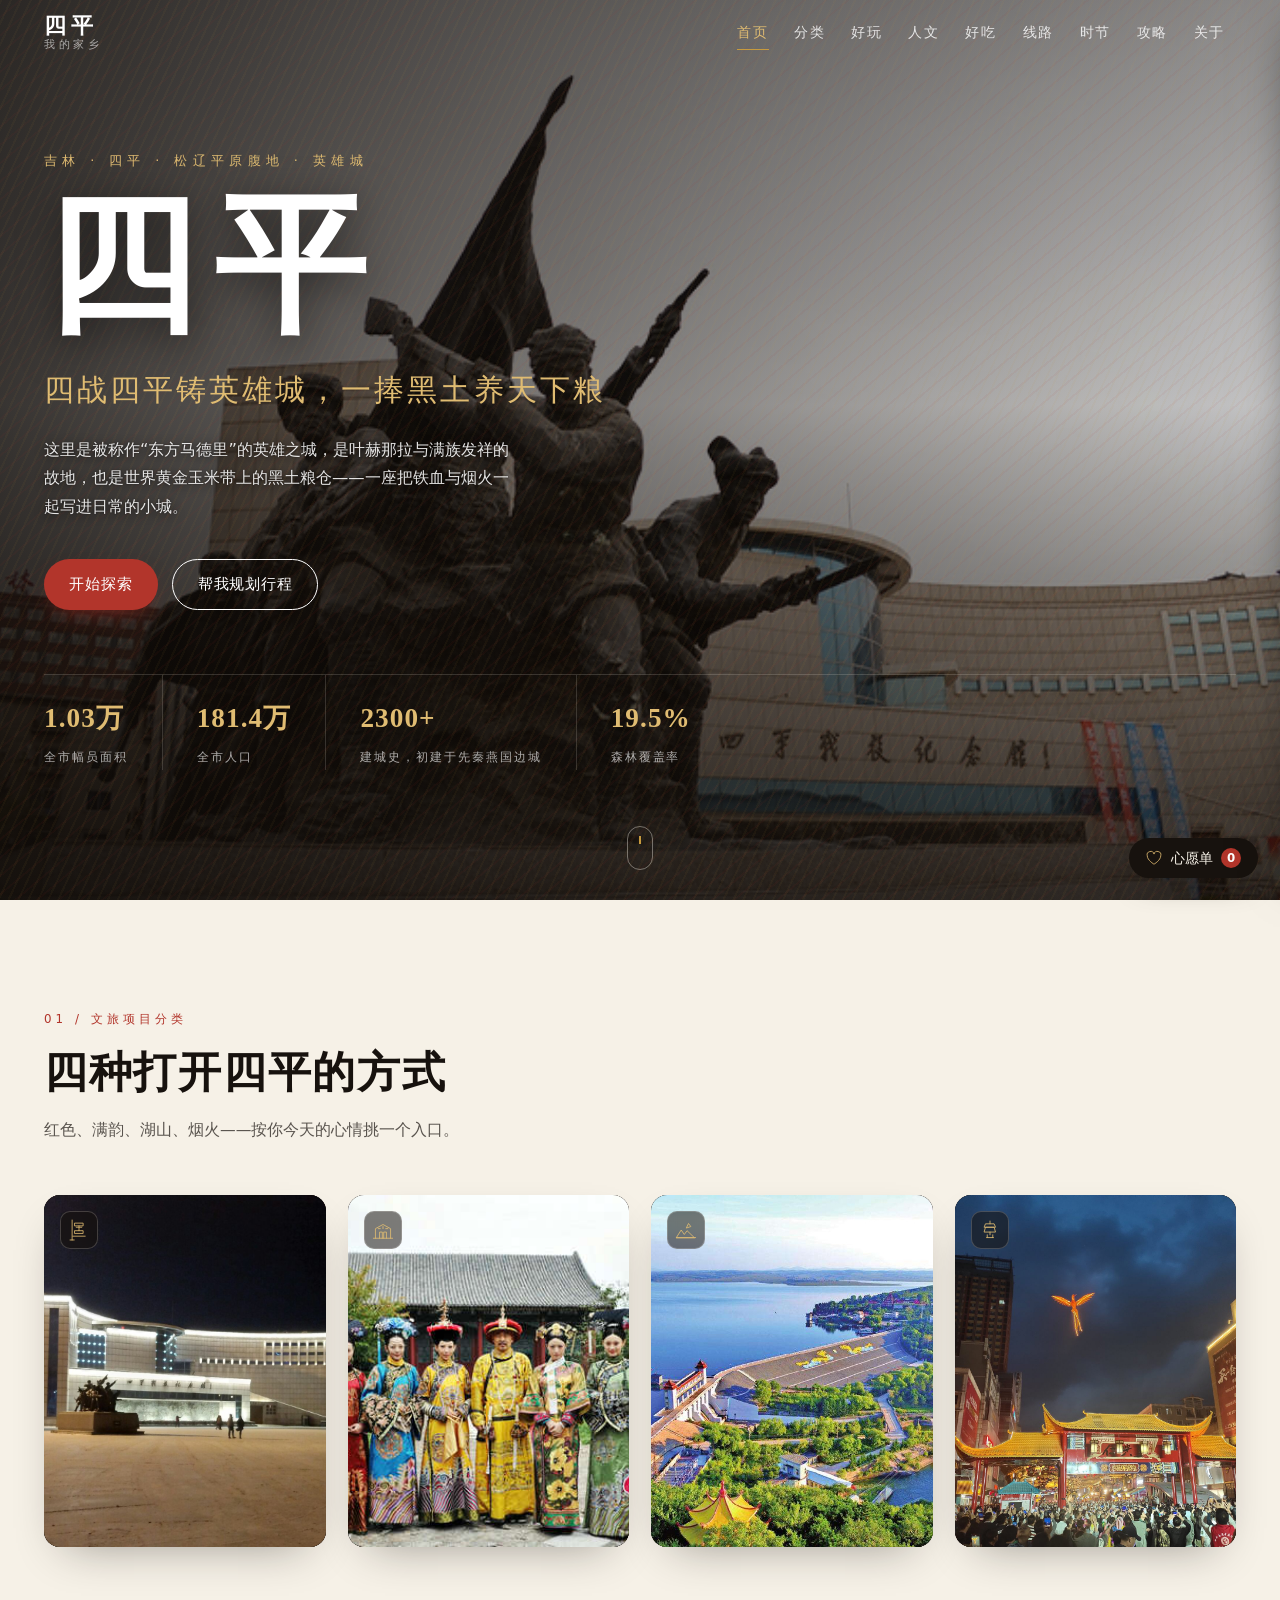
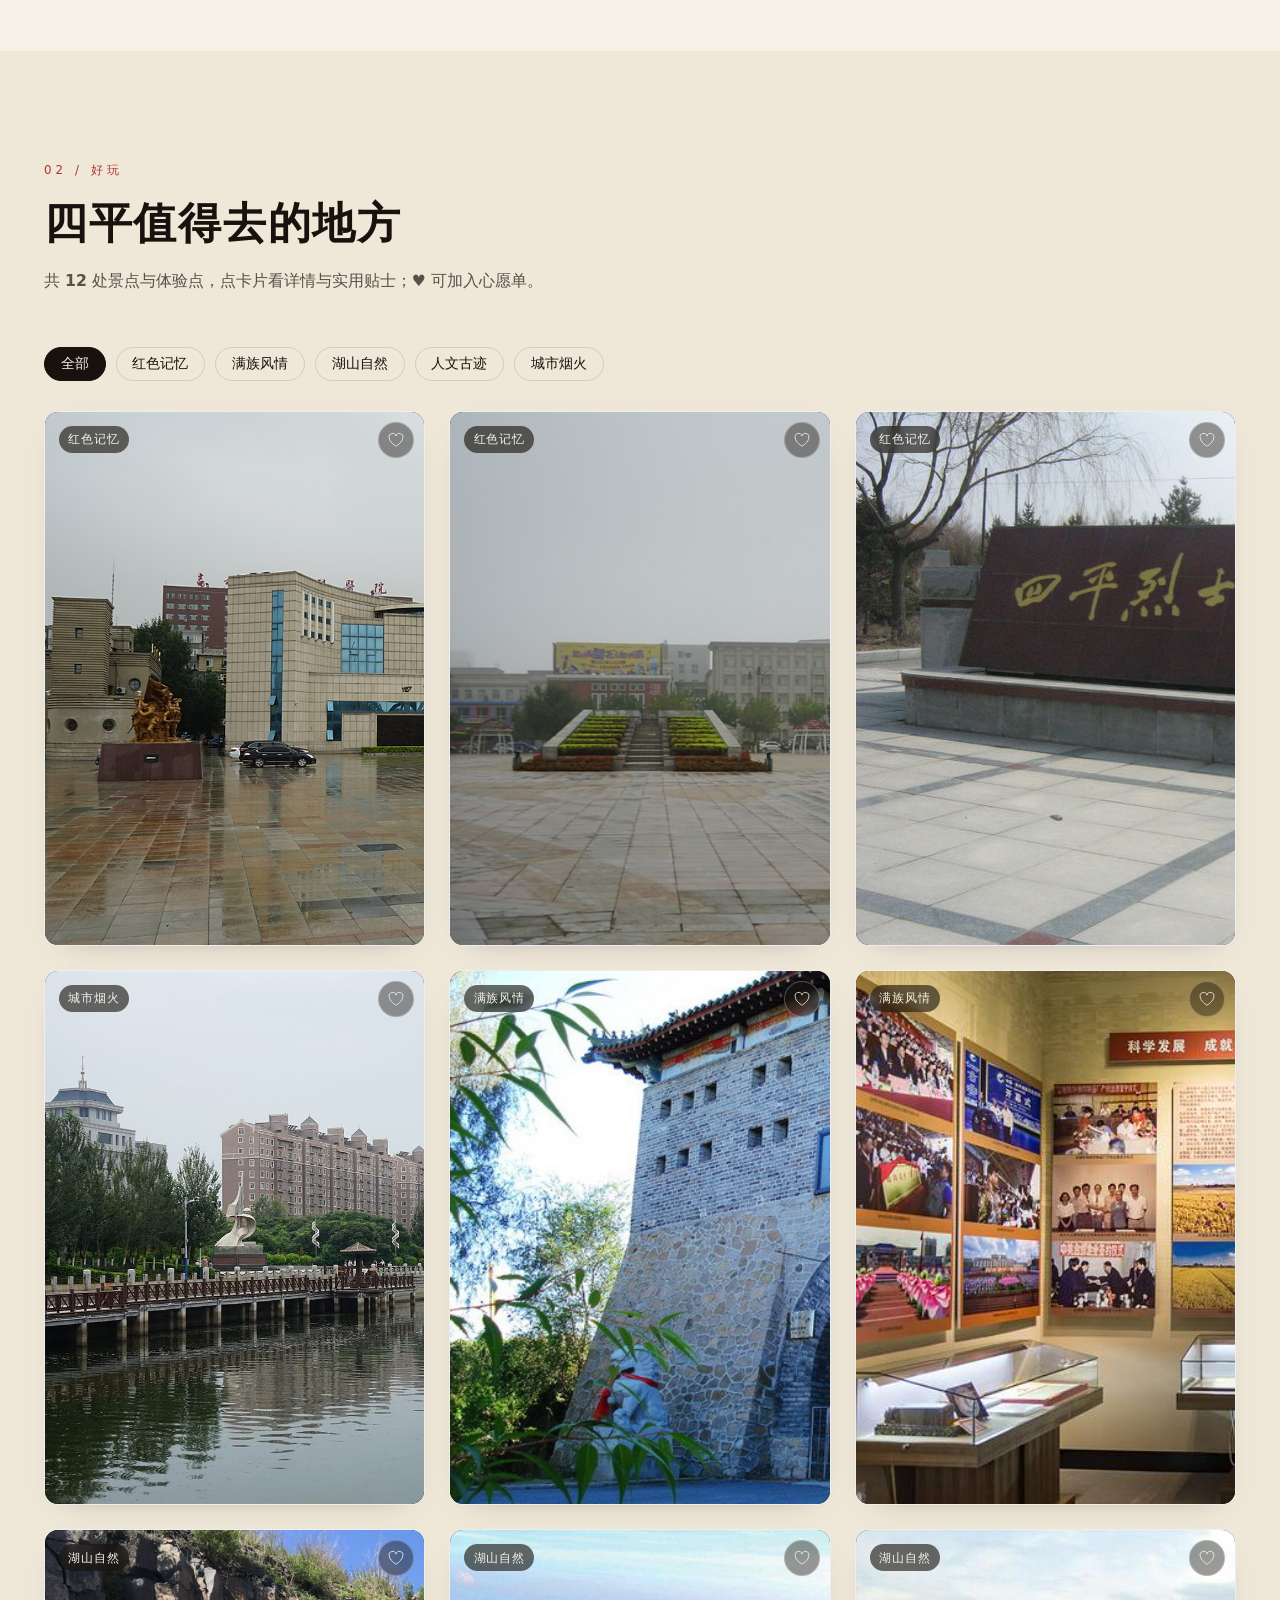
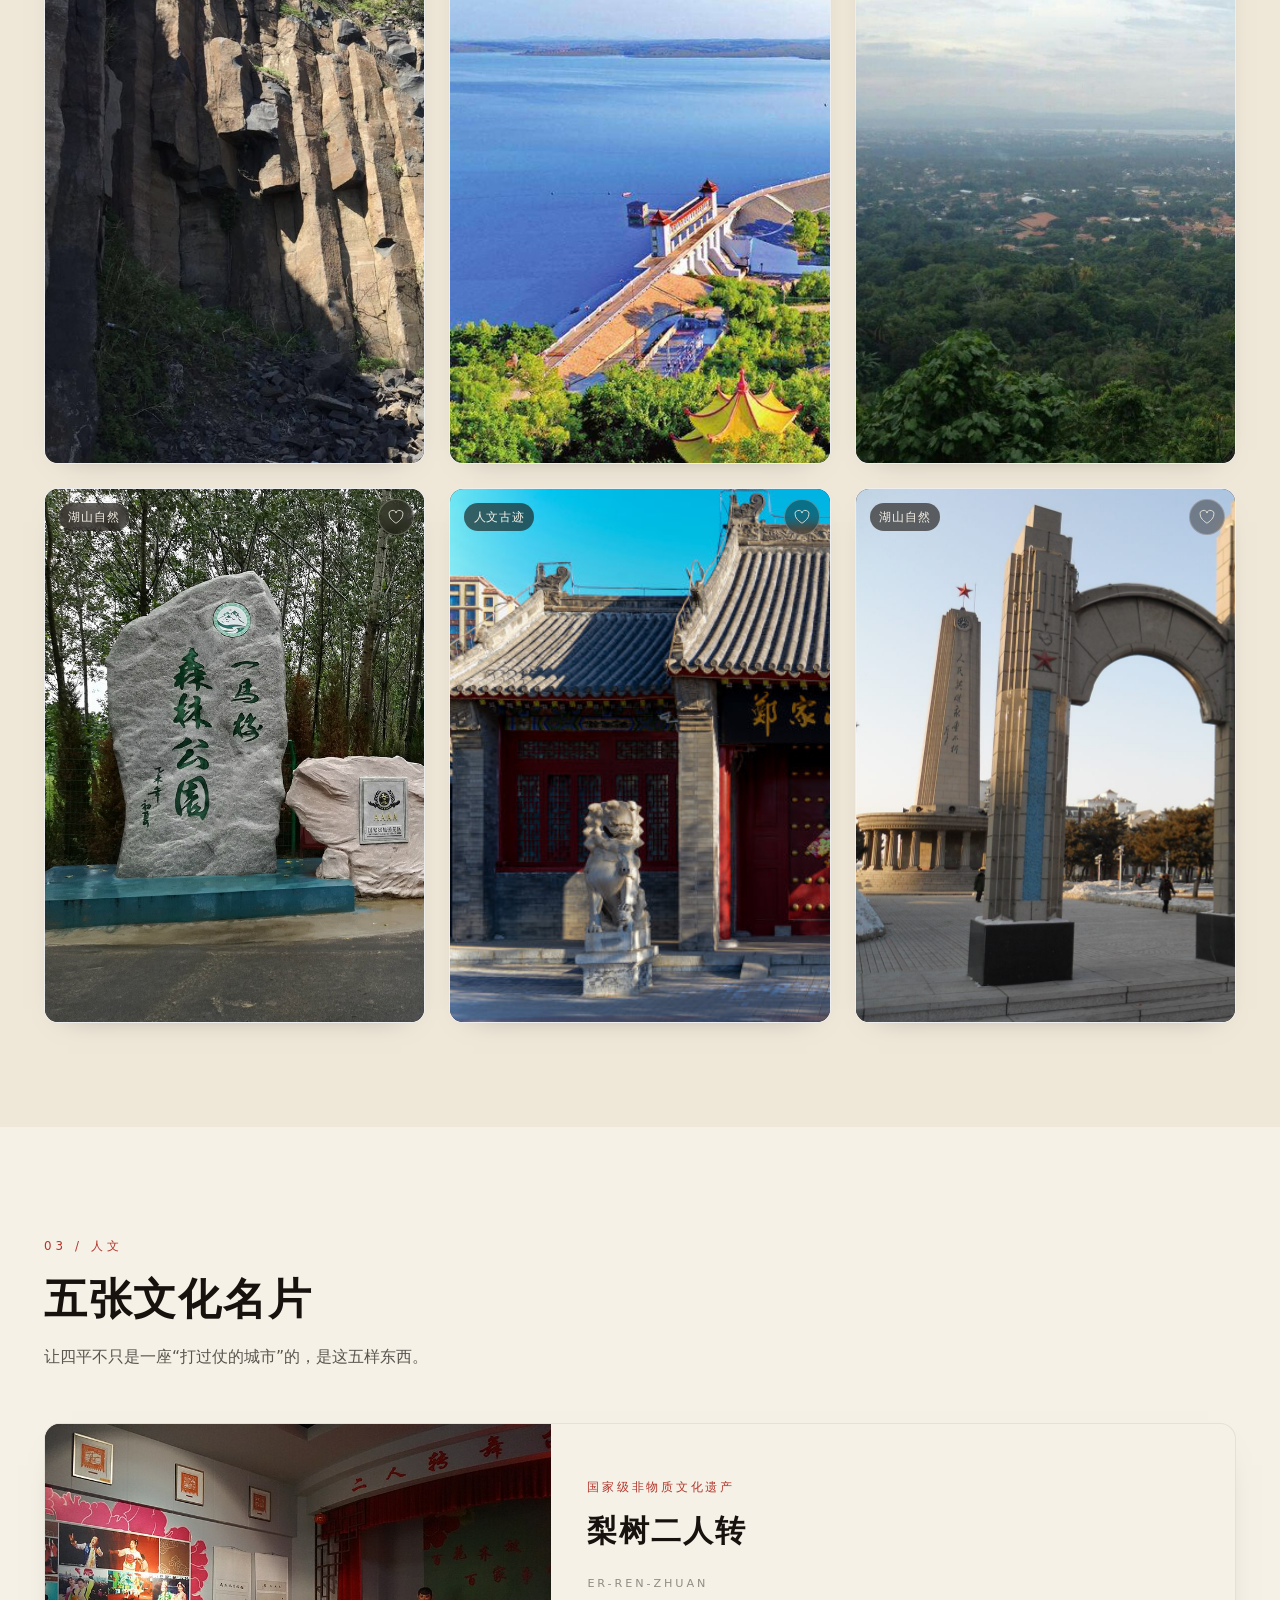
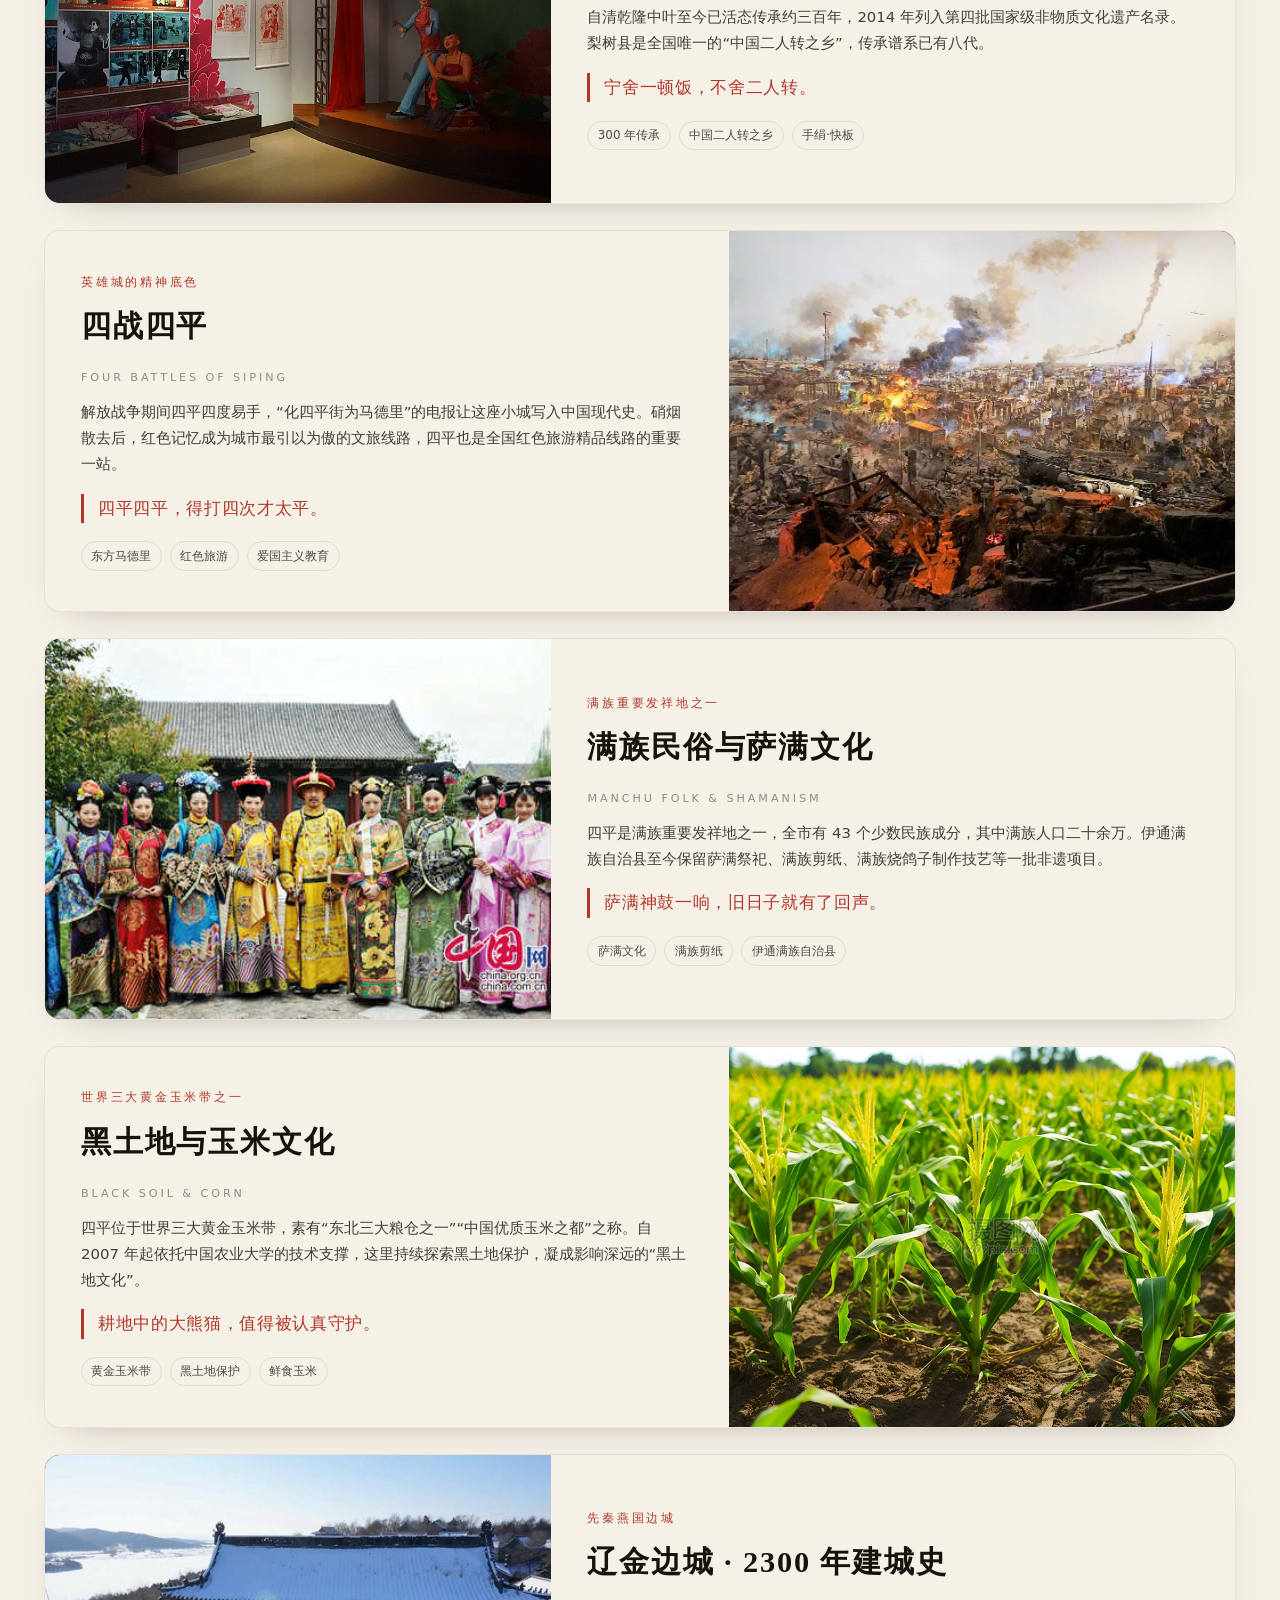
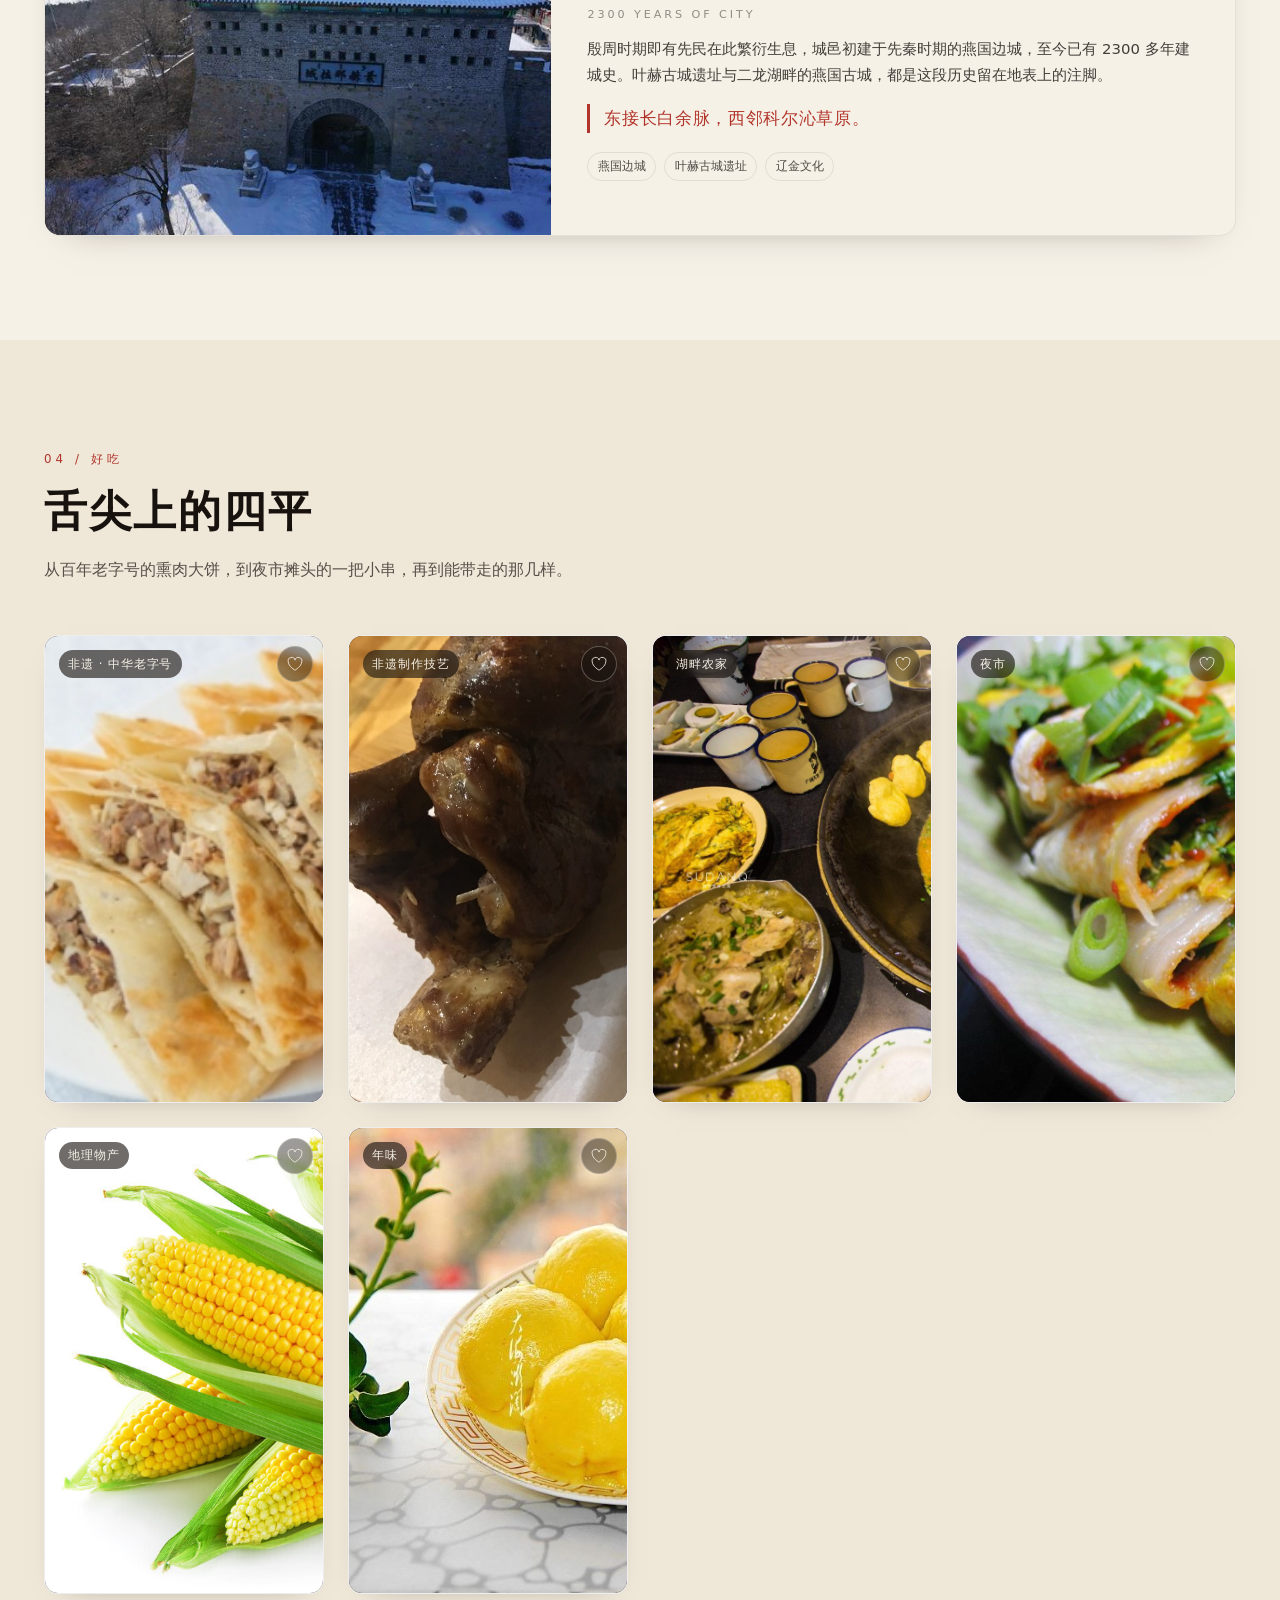
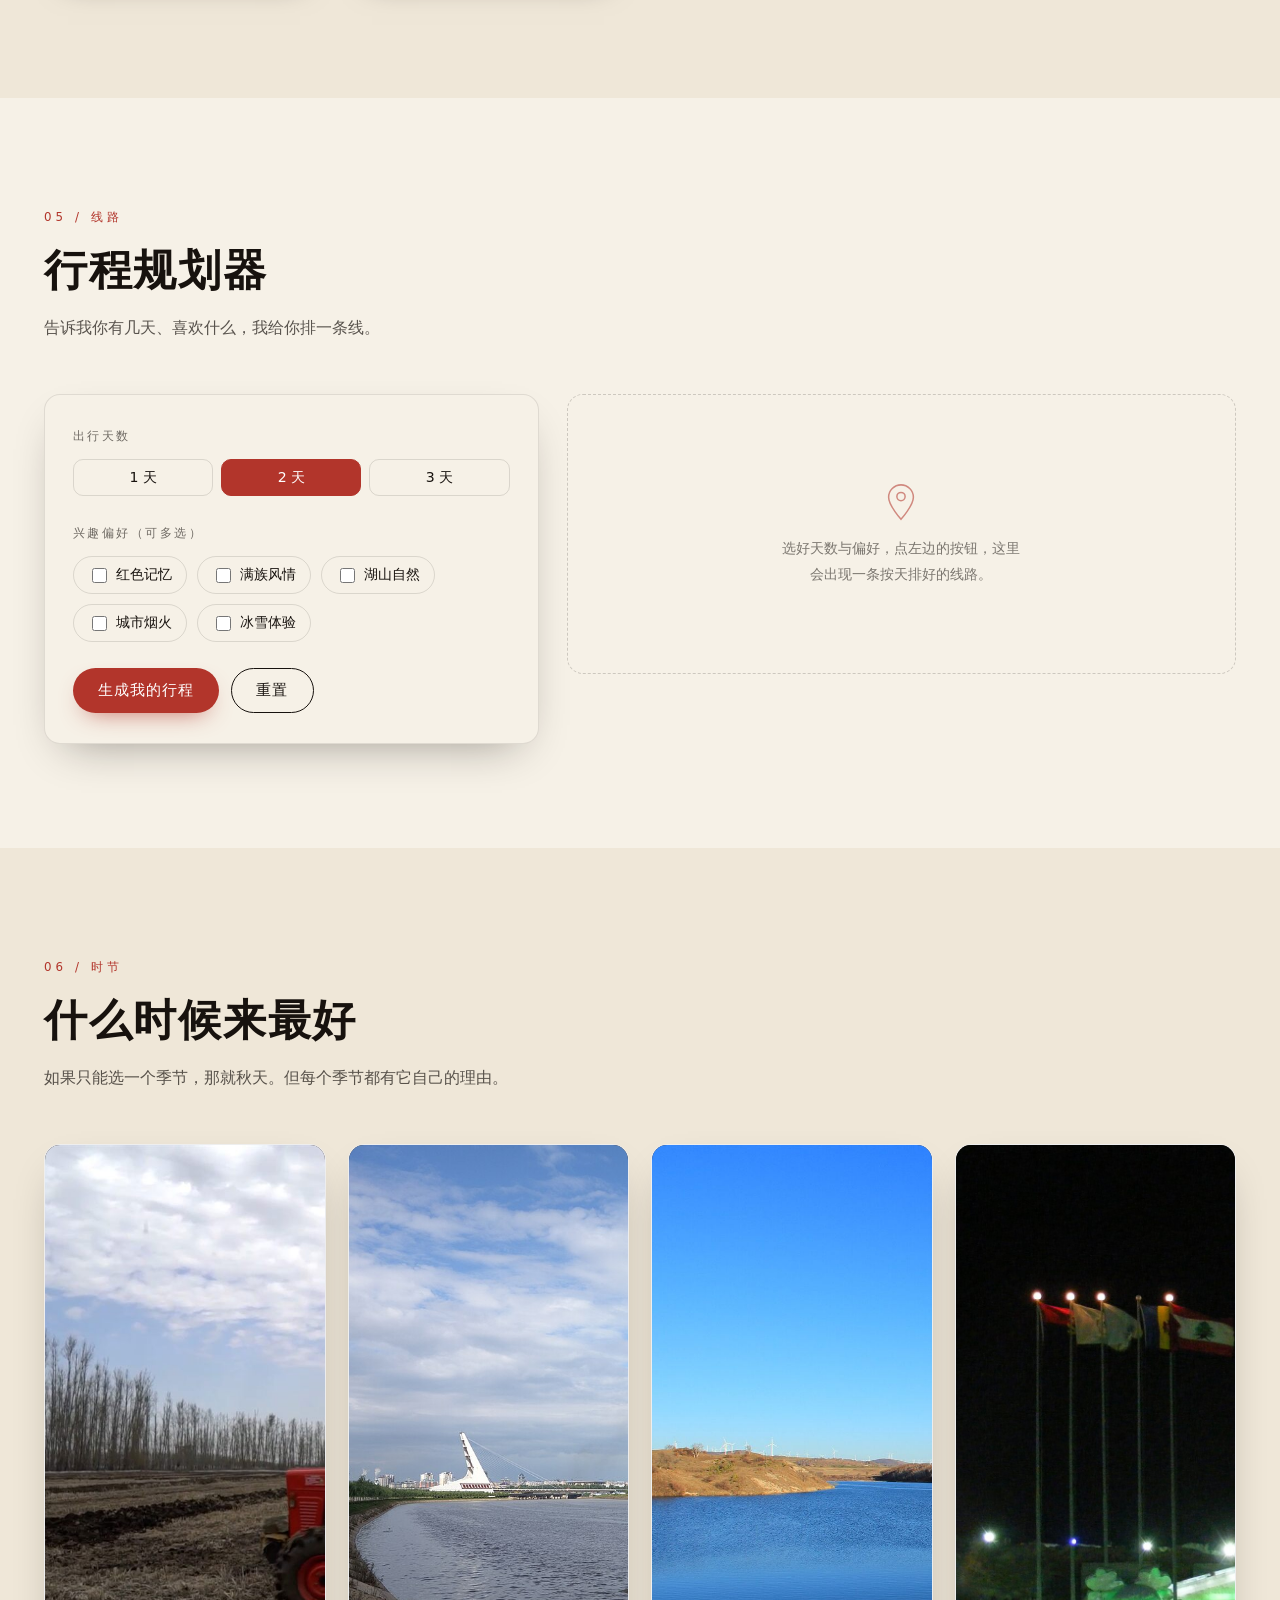
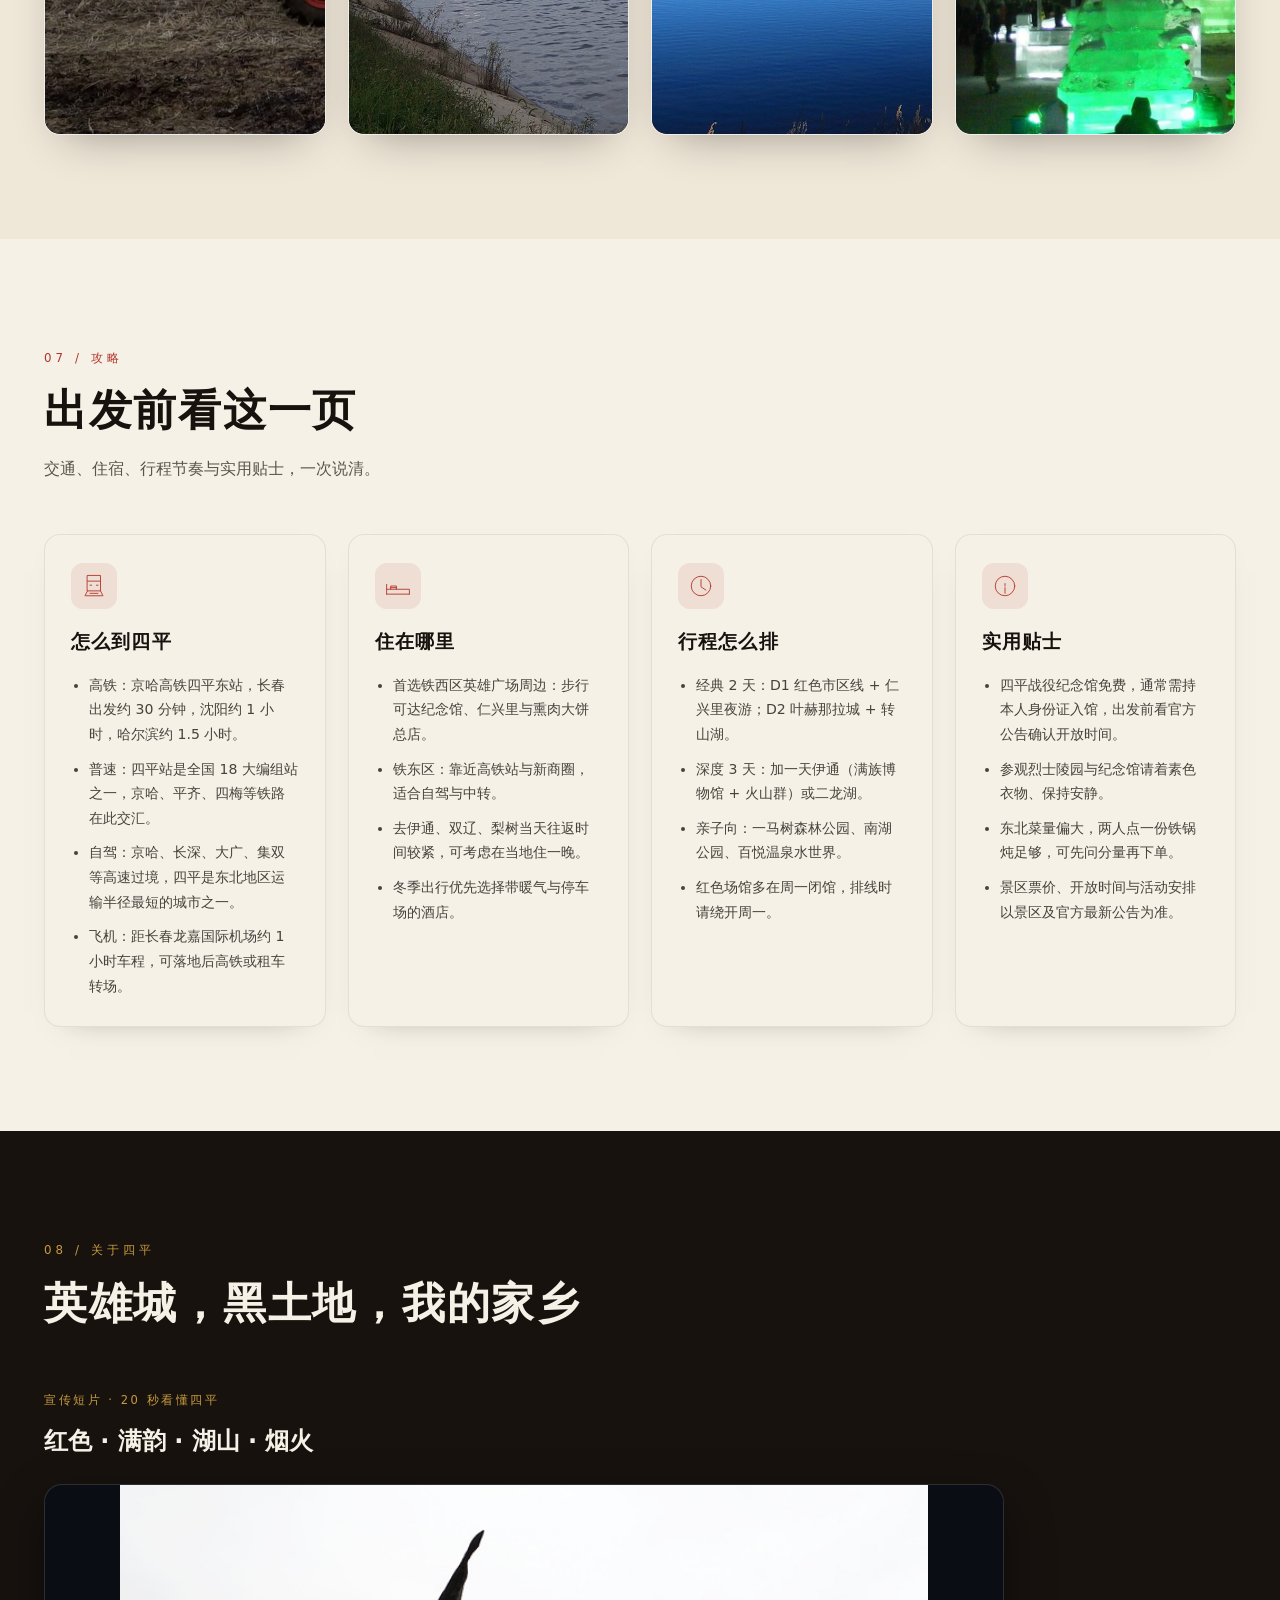
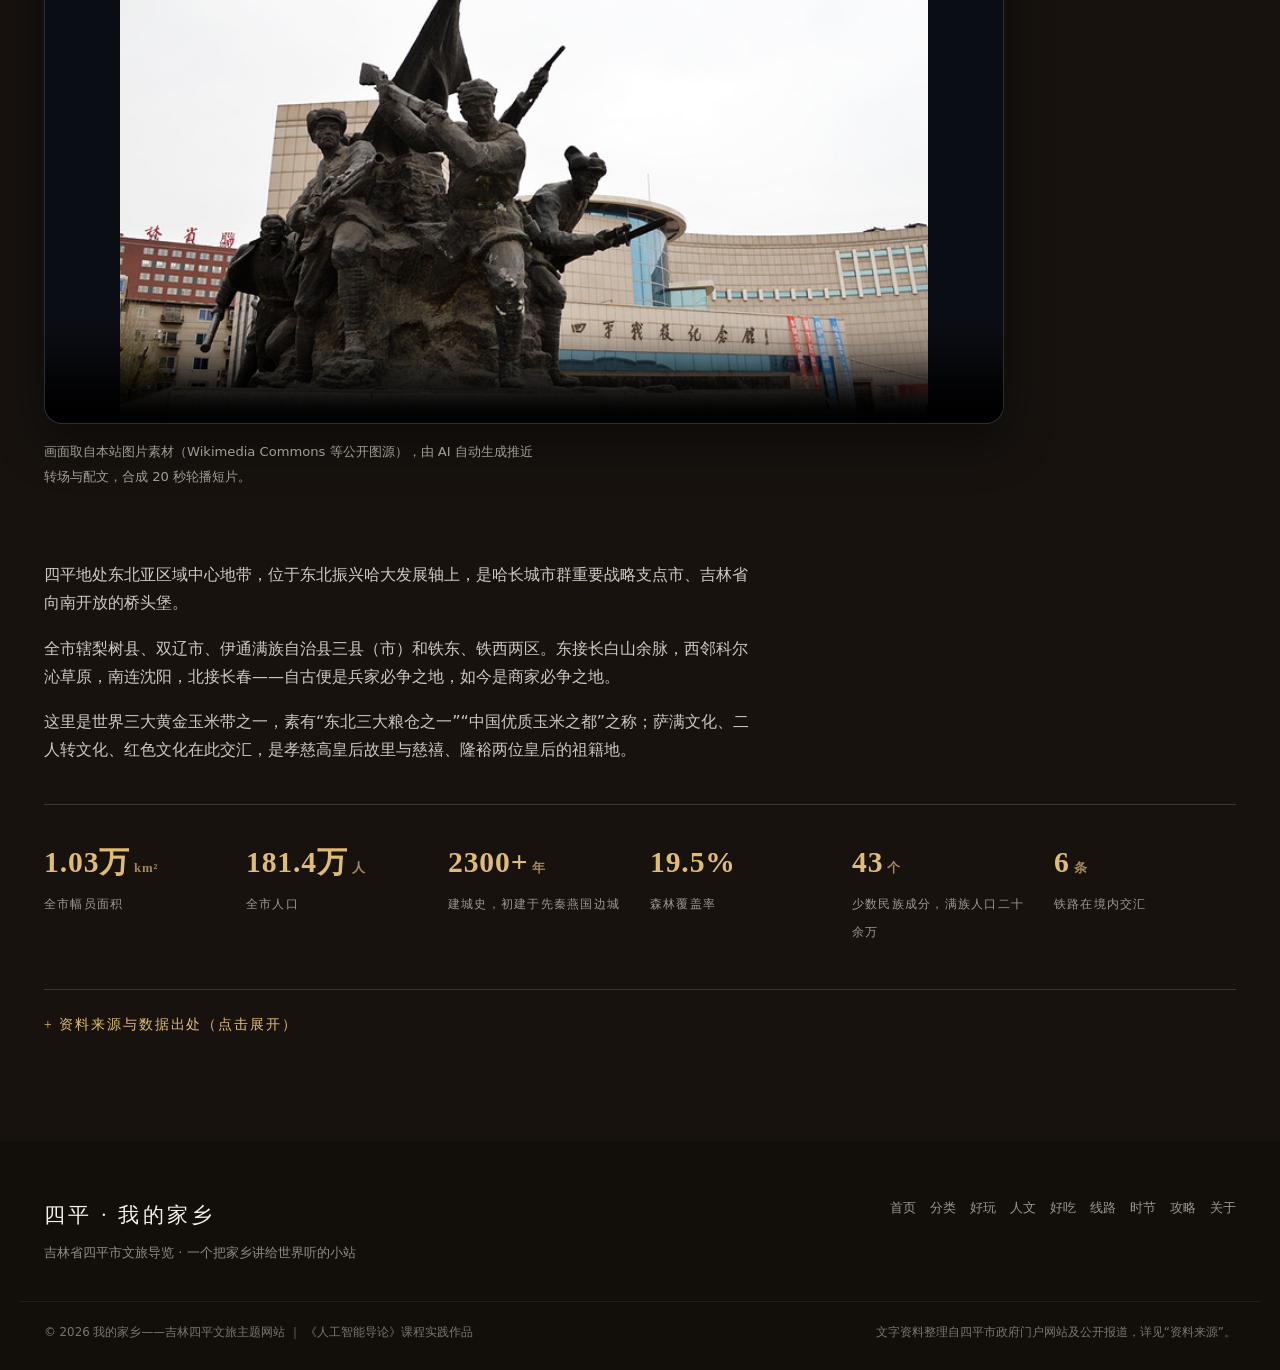
==== commit 74963604: "新增 20 秒宣传短片（图片素材自动合成）与视频播放区块" ====
--- a/index.html
+++ b/index.html
@@ -177,6 +177,21 @@
         <span class="sec__no">08 / 关于四平</span>
         <h2 class="sec__title">英雄城，黑土地，我的家乡</h2>
       </header>
+
+      <div class="promo reveal">
+        <div class="promo__head">
+          <span class="promo__tag">宣传短片 · 20 秒看懂四平</span>
+          <h3 class="promo__title">红色 · 满韵 · 湖山 · 烟火</h3>
+        </div>
+        <video class="promo__video" controls playsinline preload="metadata" poster="assets/img/hero.jpg">
+          <source src="assets/video/siping-promo.mp4" type="video/mp4">
+          你的浏览器不支持视频播放，可<a href="assets/video/siping-promo.mp4">下载宣传短片</a>观看。
+        </video>
+        <p class="promo__note">
+          画面取自本站图片素材（Wikimedia Commons 等公开图源），由 AI 自动生成推近转场与配文，合成 20 秒轮播短片。
+        </p>
+      </div>
+
       <div class="about">
         <div class="about__text reveal">
           <div id="aboutText"></div>
--- a/css/style.css
+++ b/css/style.css
@@ -375,6 +375,25 @@
 
 /* ---------- 08 关于 ---------- */
 .about{color:var(--paper)}
+
+/* 宣传短片 */
+.promo{margin:0 0 4.5rem}
+.promo__head{margin-bottom:1.4rem}
+.promo__tag{display:inline-block;font-size:.72rem;letter-spacing:.22em;color:var(--gold);margin-bottom:.6rem}
+.promo__title{margin:0;font-size:1.5rem;font-weight:800;color:var(--paper)}
+.promo__video{
+  display:block;width:100%;max-width:960px;aspect-ratio:16/9;height:auto;
+  border-radius:18px;background:#0b0d14;
+  box-shadow:0 18px 48px rgba(0,0,0,.45);
+  border:1px solid rgba(255,255,255,.14);
+}
+.promo__note{margin:1rem 0 0;font-size:.82rem;line-height:1.85;opacity:.62;max-width:60ch}
+.promo__note a{color:var(--gold)}
+@media (max-width:640px){
+  .promo__video{border-radius:14px}
+  .promo__title{font-size:1.25rem}
+}
+
 .about__text p{font-size:1rem;opacity:.82;margin:0 0 1.1em;max-width:70ch}
 .stats{list-style:none;display:grid;grid-template-columns:repeat(auto-fit,minmax(180px,1fr));
   gap:20px;margin:40px 0 0;padding:32px 0 0;border-top:1px solid var(--line-d)}
@@ -509,16 +528,25 @@
   .nav__links a{padding:.8em .2em;border-bottom:1px solid var(--line-d);font-size:.95rem}
   .nav__links a.is-active::after{display:none}
   .nav__toggle{display:block}
-  .hero__stats li{padding-right:22px;margin-right:22px}
+  .hero__stats{
+    display:grid;grid-template-columns:repeat(2,minmax(0,1fr));
+    gap:0;margin-top:44px;
+  }
+  .hero__stats li{padding:16px 14px 0 0;margin:0;border-right:0;min-width:0}
   .hero__stats b{font-size:1.4rem}
+  .hero__stats span{display:block;line-height:1.4}
   .modal__pad{padding:22px 20px 26px}
   .foot__nav{justify-content:flex-start}
 }
 @media (max-width:520px){
-  .hero__inner{padding-top:110px}
+  .hero__inner{padding:104px 20px 92px}
+  .hero__title{letter-spacing:.08em}
+  .hero__lead{font-size:.96rem}
   .cards,.cats,.seasons,.tips{grid-template-columns:1fr}
   .hero__stats{gap:0}
-  .hero__stats li{padding-right:16px;margin-right:16px}
+  .hero__stats li{padding-right:10px;margin-right:0}
+  .hero__stats b{font-size:1.22rem}
+  .hero__stats span{font-size:.7rem;letter-spacing:.08em}
 }
 @media (prefers-reduced-motion:reduce){
   *{animation:none!important;transition:none!important}
